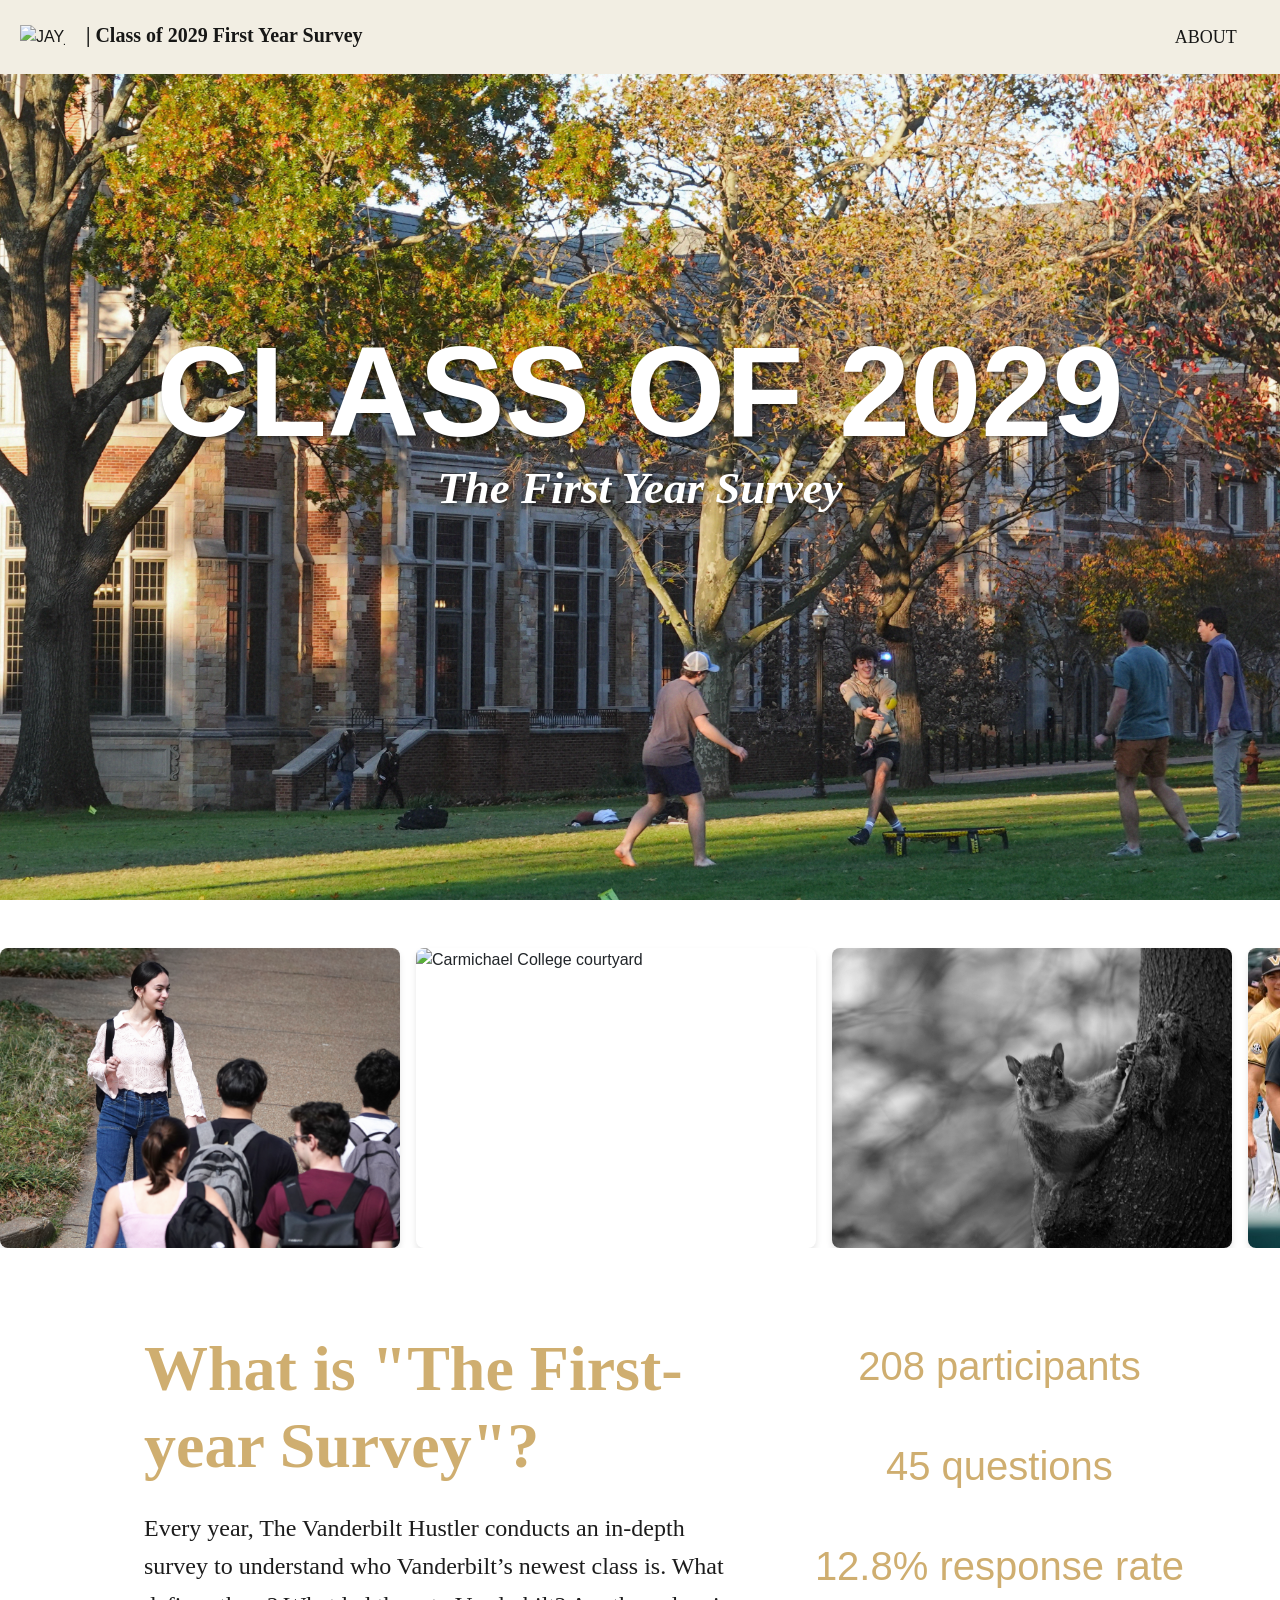
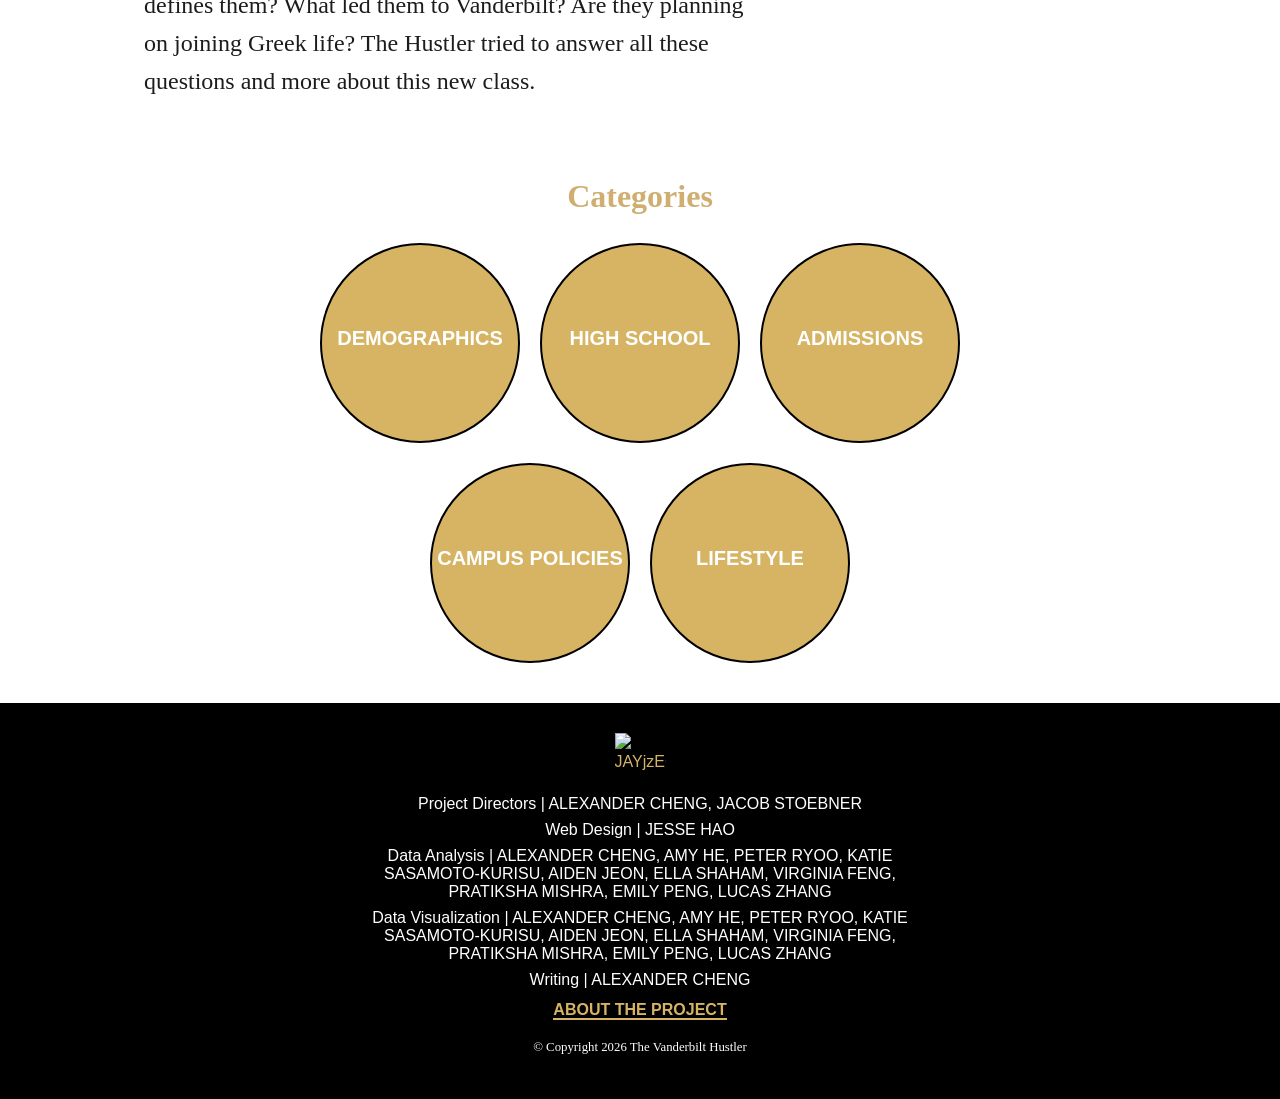
==== index.html @ 8728f9a5 "give people credit" ====
<!DOCTYPE html>
<html lang="en">
<head>
    <meta charset="UTF-8">
    <meta name="viewport" content="width=device-width, initial-scale=1.0">
    <meta http-equiv="X-UA-Compatible" content="ie=edge">

    <!-- Title -->
    <title onclick="location.href='index.html';">Class of 2029 First Year Survey | The Vanderbilt Hustler</title>

    <!-- favicon -->
    <link rel="SHORTCUT ICON" href="https://iili.io/JAYjzEG.png">

    <!-- CSS stylesheets -->
    <link rel="stylesheet" href="css/normalize.css"> <!-- normalize — removes default browser styles -->
    <link rel="stylesheet" href="https://stackpath.bootstrapcdn.com/bootstrap/4.1.3/css/bootstrap.min.css" integrity="sha384-MCw98/SFnGE8fJT3GXwEOngsV7Zt27NXFoaoApmYm81iuXoPkFOJwJ8ERdknLPMO" crossorigin="anonymous"> <!-- Bootstrap -->
    <link rel="stylesheet" href="css/main.css"> <!-- default styles -->
    <link rel="stylesheet" href="css/home.css"> <!-- Local stylesheet -->

    <!-- Font Awesome -->
    <script src="https://kit.fontawesome.com/ea52966d59.js" crossorigin="anonymous"></script>

    <!-- Open Graph Card -->
    <meta property="og:url" content="http://vanderbilthustler.features.com/FreshmanSurvey2028/home"/>
    <meta property="og:type" content="article"/>
    <meta property="og:title" content="Class of 2029 First Year Survey"/>
    <meta property="og:description" content="The Hustler surveys the Class of 2029"/>
    <meta property="og:site_name" content="The Hustler surveys the Class of 2029">
    <meta property="og:image" content="https://iili.io/JAaBKSS.jpg"/>

    <!-- Twitter Card -->
    <meta name="twitter:card" content="summary_large_image">
    <meta name="twitter:site" content="@VandyHustler">
    <meta name="twitter:creator" content="@VandyHustler">
    <meta name="twitter:title" content="Class of 2029 First Year Survey">
    <meta name="twitter:description" content="The Hustler surveys the Class of 2029">
    <meta name="twitter:image" content="https://iili.io/JAaBKSS.jpg">
</head>
<body>
<!-- Google Tag Manager -->
<noscript>
    <iframe src="//www.googletagmanager.com/ns.html?id=GTM-NBJX8F" height="0" width="0" style="display:none;visibility:hidden"></iframe>
</noscript>
<script>(function(w,d,s,l,i){w[l]=w[l]||[];w[l].push({'gtm.start':
        new Date().getTime(),event:'gtm.js'});var f=d.getElementsByTagName(s)[0],
    j=d.createElement(s),dl=l!='dataLayer'?'&l='+l:'';j.async=true;j.src=
    '//www.googletagmanager.com/gtm.js?id='+i+dl;f.parentNode.insertBefore(j,f);
})(window,document,'script','dataLayer','GTM-NBJX8F');
</script>
<!-- End Google Tag Manager -->

<!-- Header -->
<header>
    <nav>
        <ul>
            <li class="logo">
                <a href="https://www.vanderbilthustler.com">
                    <img src="https://iili.io/JAYjzEG.png" alt="JAYjzEG.png" border="0">
                </a>
                <a href="index.html" id="surveyLink"><h8>| Class of 2029 First Year Survey</h8></a>
            </li>
            <li class="toggle">
                <button type="button" aria-label="Toggle navigation">
                    <i class="fas fa-bars fa-lg"></i>
                  </button>
            </li>
            <li class="item dropdown">
                <h9 id="homeLabel">THE SURVEY&nbsp;&nbsp;&nbsp;&nbsp;&nbsp;&nbsp;&nbsp;&nbsp;</h9>
                <div class="dropdown-content">
                    <a href="pages/demographics.html"><h9>DEMOGRAPHICS</h9></a>
                    <a href="pages/high-school.html"><h9>HIGH SCHOOL</h9></a>
                    <a href="pages/admissions.html"><h9>ADMISSIONS</h9></a>
                    <a href="pages/policies.html"><h9>CAMPUS POLICIES</h9></a>
                    <a href="pages/lifestyle.html"><h9>LIFESTYLE</h9></a>
                </div>
            </li>
            <li class="item">
                <a href="pages/methodology.html">
                    <h9 id="aboutLabel"> ABOUT&nbsp;&nbsp;&nbsp;&nbsp;&nbsp; </h9>
                </a>
            </li>
        </ul>
    </nav>
    <h1 data-scroll-speed="2" style="text-shadow: 2px 2px 4px rgba(0, 0, 0, 0.5);">CLASS OF 2029</h1>
    <h2 data-scroll-speed="3" style="text-shadow: 2px 2px 4px rgba(0, 0, 0, 0.5);">The First Year Survey</h2>
</header>

<!-- Main Content -->
<!-- can have these link to stories! or hover to credit even-->
 <!-- ADD POINTER CHANGE -->
<section class="photo-gallery">
    <!-- DONT THINK THESE BUTTONS WORK...-->
    <!-- <button class="carousel-arrow prev" aria-label="Previous">&lsaquo;</button>  -->
    <div class="gallery-track">
      <img src="images/GirlGreetingOnPeabodyCampus2024.03.04GA.jpg" alt="Students greeting each other on campus">
      <img src="images/CarmichaelCollege2024.08.27SO-2-3.jpg" alt="Carmichael College courtyard">
      <img src="images/SquirrelB&WHangingOnSideOfTree2023.12.01GA.jpg" alt="Squirrel climbing a tree">
      <img src="images/RegionalVHighPoint2024.06.01BB-30.jpeg" alt="Baseball players at a game">
      <img src="images/MCJCH2023.11.02RY-4.jpeg" alt="Man walking past the Vanderbilt Children's Hospital">
      <img src="images/AlabamaFootball2024.10.05SW-14 (1).jpg" alt="Fans and players celebrate a Vanderbilt Football win">
      <img src="images/Mayborn-1-2.jpg" alt="Students walking past Mayborn">
      <img src="images/VampireWeekend_2024.10.11_AB-11.jpg" alt="Vampire Weekend performs">
      <!-- Repeated for infinite scroll -->
      <img src="images/GirlGreetingOnPeabodyCampus2024.03.04GA.jpg" alt="Students greeting each other on campus">
      <img src="images/CarmichaelCollege2024.08.27SO-2-3.jpg" alt="Carmichael College courtyard">
      <img src="images/SquirrelB&WHangingOnSideOfTree2023.12.01GA.jpg" alt="Squirrel climbing a tree">
      <img src="images/RegionalVHighPoint2024.06.01BB-30.jpeg" alt="Baseball players at a game">
      <img src="images/MCJCH2023.11.02RY-4.jpeg" alt="Man walking past the Vanderbilt Children's Hospital">
      <img src="images/AlabamaFootball2024.10.05SW-14 (1).jpg" alt="Fans and players celebrate a Vanderbilt Football win">
      <img src="images/Mayborn-1-2.jpg" alt="Students walking past Mayborn">
      <img src="images/VampireWeekend_2024.10.11_AB-11.jpg" alt="Vampire Weekend performs">

      <!-- OLD PHOTOS BELOW-->
      <!-- <img src="images/Alumni_Lawn.11.4.LV_1_25.jpg" alt="Students lounging on Alumni Lawn">
      <img src="images/AerialViewSunset2023.11.8-IBjpg.jpg" alt="Aerial view of campus at sunset">
      <img src="images/Copy of CommonsDining.11.02.2022CP-1.jpg" alt="Students in Commons dining hall">
      <img src="images/WyattCloudyDay2023.10.4LE-3.JPG" alt="Wyatt Center on a cloudy day">
      <img src="images/Copy of Dogs2023.02.10NT-1.JPG" alt="Dogs on campus">
      <img src="images/B&WManRidingBikeWyattCenter2024.09.21.jpg" alt="man riding a bicycle"> -->
      <!-- <img src="images/StudentsWalking2023.11.8-IB.jpg" alt="Students walking on campus"> -->
    </div>
    <!-- <button class="carousel-arrow next" aria-label="Next">&rsaquo;</button>  -->
  </section>
  

<!-- Survey Section -->
<div class="survey-section">
    <div class="survey-content">
        <div class="survey-text">
            <h3>What is "The First-year Survey"?</h3>
            <p>Every year, The Vanderbilt Hustler conducts an in-depth survey to understand who Vanderbilt’s newest class is. What defines them? What led them to Vanderbilt? Are they planning on joining Greek life? The Hustler tried to answer all these questions and more about this new class.</p>
            
        </div>
        <div class="survey-stats">
            <ul>
                <li>208 participants</li>
                <li>45 questions</li>
                <li>12.8% response rate</li>
            </ul>
        </div>
    </div>
</div>

<!-- Word Cloud Section -->
<div class="word-cloud">

  <!-- freewordcloudgenerator.com -->

</div>


<!-- Categories Section  -->
<main class="container">
    <div class="row justify-content-center">
        <div class="col-md-8 story">
            <!-- Categories Section -->
            <section class="categories-section">
                <h3 class="categories-title">Categories</h3>
                <div class="box-container">
                    <div class="box" onclick="location.href='pages/demographics.html';">
                        <h5>DEMOGRAPHICS</h5>
                    </div>
                    <div class="box" onclick="location.href='pages/high-school.html';">
                        <h5>HIGH SCHOOL</h5>
                    </div>
                    <div class="box" onclick="location.href='pages/admissions.html';">
                        <h5>ADMISSIONS</h5>
                    </div>
                    <div class="box" onclick="location.href='pages/policies.html';">
                        <h5>CAMPUS POLICIES</h5>
                    </div>
                    <div class="box" onclick="location.href='pages/lifestyle.html';">
                        <h5>LIFESTYLE</h5>
                    </div>
                </div>
            </section>
        </div>
    </div>
</main>

<!-- Footer -->
<footer>
    <div class="container">
        <div class="row justify-content-center">
            <div class="col-md-3 text-center">
                <a href="https://www.vanderbilthustler.com">
                    <img src="https://iili.io/JAYjzEG.png" alt="JAYjzEG.png" class="footer-logo">
                </a>
            </div>
        </div>
        <div class="row justify-content-center">
            <div class="col-md-6 text-center">
                <h6>Project Directors | ALEXANDER CHENG, JACOB STOEBNER</h6>
                <h6>Web Design | JESSE HAO</h6>
                <h6>Data Analysis | ALEXANDER CHENG, AMY HE, PETER RYOO, KATIE SASAMOTO-KURISU, AIDEN JEON, ELLA SHAHAM, VIRGINIA FENG, PRATIKSHA MISHRA, EMILY PENG, LUCAS ZHANG</h6>
                <h6>Data Visualization | ALEXANDER CHENG, AMY HE, PETER RYOO, KATIE SASAMOTO-KURISU, AIDEN JEON, ELLA SHAHAM, VIRGINIA FENG, PRATIKSHA MISHRA, EMILY PENG, LUCAS ZHANG</h6>
                <h6>Writing | ALEXANDER CHENG</h6>
                <a href="pages/methodology.html">
                    <h7 style="margin-top: 20px;">ABOUT THE PROJECT</h7>
                </a>
                <p style="margin-top: 10px; color: #ffffff;"><small>&copy; Copyright 2026 The Vanderbilt Hustler</small></p>
            </div>
        </div>
    </div>
</footer>

<!-- Jquery CDN -->
<script src="https://ajax.googleapis.com/ajax/libs/jquery/3.5.1/jquery.min.js"></script> 
<script src="js/ids.js"></script>  
</body>
</html>
---- css/main.css ----
/*
    CSS STYLES
    These are the default styles for the buildout.
*/

/* natural box model */
html {
    box-sizing: border-box;
}
*, *:before, *:after {
    box-sizing: inherit;
}
  
/* UTILITIES */
/* hides an element on screen, but not from screen readers */
.sr-only {
    position: absolute;
    width: 1px;
    height: 1px;
    padding: 0;
    margin: -1px;
    overflow: hidden;
    clip: rect(0, 0, 0, 0);
    border: 0;
}

/* COLORS */
/* Use color variables so it's easier to change colors later */
/* Will create a warning in the W3C CSS validator */
/* Ignore that - CSS variables are fine to use */
:root {
    --footer: #000000;
    --gray: rgb(0, 0, 0, 0.1);
}

/*
    TYPOGRAPHY
*/
p {
    font-family: 'Georgia', serif;
    font-weight: 300;
    font-size: 12px;
    justify-content: left;


}
h1, h2, h3, h11, .bylines p, footer p {
    font-family: 'Libre Franklin';
    font-weight: 850;
}
h1, h2, h11 {
    text-align: center;
    margin: 0 auto;
    max-width: 80%;
    color: white;
}
h1, h11 { /* first headline */
    padding: 35vh 0 0.75em;
    font-size: 128px;
}
h1 {
    font-family: Arial;
}


h2 { /* second headline */
    padding: 20vh 0 0.75em;
    font-family: 'Georgia', serif;
    font-size: 45px;
    font-weight: 700;
    font-style: italic;
    margin-top: -2.2em; /* Adjust the value to move the text up */
    line-height: 1; /* Reduce line height to bring the text up */
    padding: 0; /* Reset padding to remove any extra space */
}
h3 { /* section header */
    font-size: 28px;
    line-height: 30px;
    margin: 1.3em 0 0.55em;
    font-size: bold;
}

h4 { /* subheadline */
    font-weight: 400;
    font-size: 20px;
    line-height: 23px;
    text-align: center;
}

h5 { /* box head */
    font-weight: 700;
    font-size: 18px;
    line-height: 23px;
    text-align: center;
    font-size: bold;
    color: #ffffff;

}

h6 { /* footer1*/
    font-weight: 400;
    font-size: 16px;
    line-height: 18px;
    text-align: center;

}

h7 { /* footer2 */
    font-weight: 700;
    font-size: 16px;
    line-height: 18px;
    text-align: center;
    color: #D6B464;
    margin-top: 100px;

}

h8 { /* footer2 */
    font-family: 'Georgia', serif;
    font-weight: 700;
    font-size: 20px;
    line-height: 18px;
    text-align: center;
    color: black;

}

h9 { /* navbar */
    font-weight: 400;
    font-size: 18px;
    line-height: 18px;
    top: 5.8px;
    font-family: 'Georgia', serif;
}

h10 { /* text box head */
    font-weight: 700; /* Bold */
    font-size: 16px;
    line-height: 23px;
    text-align: center;
    color: #D6B464;
}

p { /* body copy */
    font-size: 16px;
    line-height: 26px;
    font-weight: 300;

}
.bylines p { /* bylines */
    font-size: 14px;
    line-height: 1;
    margin: 0.0em;
}
.bylines div p:nth-child(even) { /* adjust spacing for subbylines */
    margin-bottom: 0.6em;
}
.bylines div:after { /* add horizontal lines btwn byline divs */
    content: "";
    border: 1px solid var(--gray);
    width: 100%;
    height: 0;
    display: block;
    margin: 1.0em 0;
}
.related { /* related tag */
    padding: 1.0em 0;
    font-size: 0.95em;
}
.related span {
    font-family: 'Inter', sans-serif;
    font-weight: 500;
}
footer {
    font-size: 16px;
    line-height: 26px;
    font-weight: 300;
}
.section-break { /* three asterisks */
    padding-top: 15px;
    padding-bottom: 15px;
    letter-spacing: 25px;
    text-align: center;
}


/* 
    HEADER
*/
header {
    background-size: cover;
    height: 100vh; /* makes image same height as screen */
}
/* navbar */
nav {
    color: black; /* Set your desired text color */
    position: fixed;
    width: 100%;
    z-index: 200;
    background-color: #F2EEE3; /* Set your initial background color */
    border: 2px solid #F2EEE3; /* This adds a black border to the bottom of the nav */
    padding-top: -0.5px;
}



nav li {
    list-style-type: none;
    white-space: nowrap;
}

nav li a {
    margin: 0 0.5em;
    color: #F2EEE3; /* Set your desired text color */
    text-decoration: none;
}

nav ul {
    margin: 0;
    padding: 0 10px;
    min-height: 70px;
    display: flex;
    justify-content: space-between; /* This will evenly distribute the items horizontally */
    align-items: center; /* This will vertically center align the items */
    flex-flow: row wrap;
    -webkit-align-items: center;
    align-items: center;
}

li.logo p {
    display: inline; /* Display the text inline with the logo */
    margin-left: 10px; /* Adjust the spacing as needed */
    margin-top: 5px; /* Adjust the margin-top to move the text down */

}

/* styles for li items makes the spacing/alignment work on the menu */
/* also allows the responsive menu toggler behavior */
li.logo {
    margin-right: auto; /* put the logo on the left */
    display: flex;
    align-items: center;
    font-size: 16px;
    font-family: 'Inter', sans-serif;
}
li.logo img {
    width: 50px;
    padding-right: 5px;
}
li.logo span {
    display: none;
    -webkit-transition: 1s; /* For Safari 3.1 to 6.0 */
    transition: 1s;
}
li.item {
    font-size: 18px;
    text-align: left;
}
li.item a {
    margin-top: 0em; /* Adjust this value to move the "ABOUT" text up */

}
li.toggle {
    /* show menu bar (toggle class) */
    display: block;
    cursor: pointer;

    margin-left: auto;
    margin-right: 10px;
    color: #F2EEE3;
    font-size: 16px;
}
nav a {
    /* so the ENTIRE item is clickable */
    display: block;
    
    /* design choices */
    text-decoration: none;
    font-family: 'Open Sans', sans-serif;
    color: #F2EEE3;
    opacity: 0.9;
}
/* hide all list items **that aren't logo or toggle** */
/*ul li:not(.logo):not(.toggle) {
    display: none;
}
ul div {
    display: none;
}
/* reveal hidden items (on toggle) 
/* force this display to take precedence and be more "!important" 
/* to display properly, also set the width to 100% 
.show {
    display: block !important;
    width: 100%;
    margin-bottom: 8px;
} */

/* DROPDOWN MENU
*/
.dropdown-content {
    display: none;
    position: absolute;
    background-color: #F2EEE3;
    min-width: 160px;
    z-index: 1;
    top: 100%;
    padding-bottom: 8px;

}

/* Show Dropdown Content on Hover and on Click */
.item.dropdown:hover .dropdown-content,
.item.dropdown.click:focus .dropdown-content {
    display: block;
}

.item.dropdown {
    position: relative;
    align-self: stretch;
    display: flex;
    align-items: center;
    margin-left: auto; /* Push "THE SURVEY" to the right */
    margin: 10; /* Reset margins */
    padding: 0; /* Reset paddings */
    top: 0px;
}


@media screen and (max-width: 480px) {
    .item.dropdown {
        display: none; /* or any other styling for hiding */
    }
}

/* Add some style to the dropdown links */
.dropdown-content a {
    color: black;
    padding: 12px 16px;
    text-decoration: none;
    display: block;
    text-align: left;
    z-index: 1;
    top: 50px; /* Adjust this value to move the dropdown content down */
}

/* Change color of dropdown links on hover */
.dropdown-content a:hover {
    background-color: rgba(214, 180, 100, 0.4); /* Adjusted alpha value to 0.8 */
}


/* 
    ARTICLE ALIGNMENT (flexbox added in larger view widths)
*/
article:first-child {
    padding-top: 5%;
}
section p:first-child {
    margin-top: 0;
}
.bylines {
    padding-top: 6.5px;
}

.chart-container {
    max-width: 500px;
    margin: 0 auto; /* This will center the container if its width is less than the parent container */
}

/* 
    PHOTOS
*/
img {
    display: block;
    width: 100%;
}
figcaption {
    margin-top: 2px;
    font-size: 14px;
    font-family: sans-serif;
    line-height: 20px;
}
.big-image {
    padding-top: 25px;
    padding-bottom: 25px;
}
.small-image {
    width: 100%;
    padding-bottom: 30px;
    padding-top: 20px;
    display: inline-block;
}
.wide-right {
    padding-top: 20px;
    padding-bottom: 30px;
    padding-left: 25px;
    margin-right: -40%;
    float: right;
    width: 80%;
}
.wide-left {
    padding-top: 20px;
    padding-bottom: 30px;
    padding-right: 25px;
    margin-left: -40%;
    float: left;
    width: 80%;
    text-align: left;
}
/* youtube embed styles 
.embed-container { 
    position: relative; 
    padding-bottom: 56.25%; 
    height: 0; 
    overflow: hidden; 
    max-width: 100%; 
} 
.embed-container iframe, .embed-container object, .embed-container embed { 
    position: absolute; 
    top: 0; 
    left: 0; 
    width: 100%; 
    height: 100%; 
}*/
/* pulled quotes */
.pull-quote-center {
    width: 100%;
    padding-bottom: 20px;
    padding-top: 20px;
}
.quote {
    font-size: 24px;
    line-height: 28px;
    margin-bottom: 0px;
    text-align: center;
    font-style: italic;
    font-family: 'Georgia', serif;
    font-weight: 300;
}
.attribute {
    font-family: 'Inter', sans-serif;
    font-size: 16px;
    color: grey;
    margin-top: 0;
    text-align: center;
}

/*
    LINKS
*/
/* default link styles */
a:link, a:visited {
    color:#D6B464;
    text-decoration: none;
    border-bottom: 0.125em solid #D6B464;
}
a:hover, a:active {
    color: #D6B464;
    border-bottom: none;
}
/* navbar social icons */
nav li a:link, nav li a:visited {
    color: black;
    text-decoration: none;
    border-bottom: none;
}
nav li a:hover, nav li a:active {
    color: #D6B464;
    text-decoration: none;
    border-bottom: none;
}
/* byline links */
.bylines a:link, .bylines a:active {
    color: #D6B464;
    text-decoration: none;
    border-bottom: none;
}
.bylines a:hover, .bylines a:visited {
    color: #D6B464;
    text-decoration: underline;
    border-bottom: none;
}

/*
    FOOTER
*/
footer {
    background-color: var(--footer);
    padding: 30px 0 15px;
    margin-top: 3.0em;
}

/* 
    ADVERTISEMENTS
*/
.ad {
    padding-top: 30px;
    padding-bottom: 30px;
    text-align: center;
    font-family: 'Inter';
}
.ad-caption {
    text-align: center; 
    font-size: 12px; 
    padding-top: 15px; 
    font-family: 'Inter', sans-serif; 
    text-transform: uppercase;
}
.ad-block {
    margin-top: 10px; padding-bottom: 20px;
    margin-bottom: 20px;
}
.ad-code {
    padding-bottom: 30px;
}

.graph-container {
    width: 100%; /* or specify a fixed width in pixels */
    height: auto; /* or specify a fixed height in pixels */
    /* other styles */
}

/* MEDIA QUERIES FROM SMALLEST TO LARGEST = MOBILE FIRST */
/* Extra small devices (portrait phones, less than 576px)
No media query for `xs` since this is the default */

/* Small devices (landscape phones, 576px and up) */
@media (max-width: 400px) { 
    h1 { /* first headline */
        padding: 35vh 0 0.75em;
        font-size: 50px;
        line-height: 50px;
        overflow-wrap: break-word;
    }

    h2 { /* second headline */
        padding: 10vh 0 0.75em;
        margin-top: -5em; /* Adjust the value to move the text up */
        font-size: 15px;
    }

    h5 { /* box head */
        font-weight: 700;
        font-size: 10px;
        line-height: 23px;
        text-align: center;
        color: #D6B464;
    }

}

/* Medium devices (tablets, 768px and up) */
@media (min-width: 401px) and (max-width: 768px) {
    .chart-container {
        max-width: 300px;
        margin: 0 auto; /* This will center the container if its width is less than the parent container */
    }

    h1 { /* first headline */
        padding: 35vh 0 0.75em;
        font-size: 50px;
        line-height: 50px;
        overflow-wrap: break-word;
    }

    h2 { /* second headline */
        padding: 10vh 0 0.75em;
        margin-top: -5em; /* Adjust the value to move the text up */
        font-size: 20px;
    }

    h5 { /* box head */
        font-weight: 700;
        font-size: 10px;
        line-height: 23px;
        text-align: center;
        color: #D6B464;
    }

    h9 { /* navbar */
        font-weight: 400;
        font-size: 18px;
        line-height: 18px;
        text-align: left;
        margin-left: 0; /* Potential issue: Missing 'px' or other unit */
        padding-left: 0;  /* If you want to ensure it's against the left edge, set padding-left to 0 */
    }

    nav {
        padding-top: 0px;
        max-width: 100%;
    }

    nav ul {
        margin: 0;
        padding: 0 10px;
        display: flex;
        justify-content: left; /* This will evenly distribute the items horizontally */
        align-items: left; /* This will vertically center align the items */
        flex-flow: row nowrap; /* Prevents items from wrapping onto the next line */
        -webkit-align-items: center;
    }

    li.item a {
        margin-top: 0em; /* Adjust this value to move the "ABOUT" text up */
        
    }

    .item.dropdown {
        display: flex;            /* Make it a flex container */
        justify-content: left; /* Distribute items equally between edges */
        align-items: center;      /* Center items vertically */
        margin-right: 10px;       /* Add some right margin */
        margin-left: 0px; /* Push "THE SURVEY" to the right */
        margin: 0px;
        /* Additional styles as needed */
    }

    li.item {
        font-size: 18px;
        text-align: left;
    }

    /* photos */
    .big-image {
        width: 160%;
        padding-bottom: 30px;
        padding-top: 20px;
        margin-right: 30%;
        margin-left: -30%;
        display: inline-block;
    }
    /* pulled quotes */
    .pull-quote-center {
        width: 130%;
        margin-left: -15%;
        padding-top: 20px;
        padding-bottom: 30px;
    }
    .quote {
        font-size: 28px;
        line-height: 37px;
        margin-bottom: 0px;
        text-align: center;
        font-style: italic;
        font-family: 'Georgia', serif;
        font-weight: 300;
    }
    .attribute {
        font-size: 18px;
        padding-top: 5px;
        font-family: 'Inter', sans-serif;
        color: grey;
        margin-top: 0;
        text-align: center;
    }
}

/* Large devices (desktops, 992px and up) */
@media (min-width: 992px) {

}

/* Extra large devices (large desktops, 1200px and up) */
@media (min-width: 1200px) {

}
---- css/home.css ----
/* COLORS */
/* set any colors you plan to use throughout the buildout here */
/* then you can adjust the color value easily */
:root {

    body {
        background-color: #ffffff;
    }

}

header {
    /* add header image below */
    /* can use a file path before the photo is uploaded to ceo */
    background: 
    /* linear-gradient(to bottom, rgba(0,0,0,0.25) 0%, rgba(0,0,0,0) 100%),  */
    url('../images/SpikeballOutsideEBI2024.11.20IB.jpeg');
    background-repeat: no-repeat;
    background-size: cover;
    background-position: center center;
}

/* SET ANY MORE STYLES YOU WANT HERE: */
.arrow-container {
  position: fixed;
  bottom: 190px; /* Adjust the bottom position as needed */
  left: 50%;
  transform: translateX(-50%);
}

.arrow-container img {
  max-width: 90%; /* Ensure the arrow's width is responsive */
  height: auto; /* Maintain the aspect ratio */
}

.box-container {
  /* display: flex;
  flex-wrap: wrap;
  justify-content: space-around; */
  
  display: grid;
  grid-template-columns: repeat(3, min-content);
  /* grid-template-columns: repeat(3, 1fr); */
  gap: 2rem;
  justify-content: center;
  align-items: center;
}

.dropdown {
  display: none; /* Initially hide the dropdown */
  position: absolute; /* Position the dropdown */
  background-color: #f9f9f9;
  min-width: 160px;
  box-shadow: 0px 8px 16px 0px rgba(0,0,0,0.2);
  z-index: 1;
}

.dropdown a {
  color: black;
  padding: 12px 16px;
  text-decoration: none;
  display: block;
}

.dropdown a:hover {
  background-color: #f1f1f1;
}

.footer-logo {
  max-width: 20%; /* Ensure the image doesn't exceed its container */
  height: auto; /* Maintain the image's aspect ratio */
  display: block; /* Remove extra space below the image */
  margin: 0 auto; /* Center the image horizontally */
}

/* Optional: Add some space around the image */
.container {
  padding-top: 0rem !important;
  padding-bottom: 8px;
}


li.toggle {
  display: none;
}

@media (min-width: 769px) {
  .item.dropdown {
    opacity: 0;
    pointer-events: none;
  }
}

.toggle .button {
  display: none;
}


footer {
  margin-top: 0px;
}

footer .col-md-3 {
  margin-bottom: 20px; /* Adjust the value for the desired space */
}


@media (max-width: 1000px) {
  header {
    background: url('https://iili.io/JAQZh2s.jpg alt="Four students lounge on Alumni Lawn on a sunny day with their backs to the camera. One student in the background sits with a laptop on a blue chair."');
    background-repeat: no-repeat;
    background-size: cover;
    background-position: center center;
  }
}

.box-container {
  display: flex;
  justify-content: center;
  gap: 20px;
  flex-wrap: wrap;
  margin-top: 20px;
}

.box {
  width: 200px;
  height: 200px;
  background-color: #D6B464;
  border: 2px solid black;
  border-radius: 50%;
  display: flex;
  justify-content: center;
  align-items: center;
  color: #946E24;
  cursor: pointer;
  transition: transform 0.3s ease, box-shadow 0.3s ease;
}

.box h5 {
  font-size: 1.25rem;
  text-transform: uppercase;
  /* text-transform: lowercase; */
}

.box:hover {
  transform: scale(1.08);
  box-shadow: 0 4px 8px rgba(0, 0, 0, 0.2);
}

.categories-section {
  text-align: center;
  margin-top: 4rem;
  margin-bottom: 2rem;
}

.categories-title {
  text-align: center;
  font-size: 2rem;
  font-weight: bold;
  margin-bottom: 2rem;
  color: #CFAE70;
}

.photo-gallery {
  width: 100%;
  margin-left: calc(-50vw + 50%);
  margin-right: calc(-50vw + 50%);
  position: relative;
  overflow: hidden;
  background-color: #D6B464;
  /* padding: 2rem 0; */
  padding-top: 3rem;
  padding-bottom: 0rem;
}

.gallery-track {
  display: flex;
  animation: scroll 50s linear infinite;
  width: max-content;
}

.gallery-track img {
  height: 300px;
  width: 400px;
  object-fit: cover;
  border-radius: 0.5rem;
  box-shadow: 0 4px 6px rgba(0, 0, 0, 0.1);
  transition: transform 0.3s ease;
  margin-right: 1rem;
}

.gallery-track img:last-child {
  margin-right: 0;
}

.gallery-track img:hover {
  transform: scale(1.05);
}

@keyframes scroll {
  0% {
    transform: translateX(0);
  }
  100% {
    /* transform: translateX(calc(-200% / 3)); */
    transform: translateX(-50%);
  }
}

/* ADD TO PAUSE GALLERY SCROLL ON HOVER (a bit jarring) */
/* .gallery-track:hover {
  animation-play-state: paused;
} */

body {
  position: relative;
  /* background: linear-gradient(135deg, #000000 0%, #D6B464 100%); */
  background-color: #E0D5C0;
}

body::before {
  content: "";
  position: fixed;
  top: 0;
  left: 0;
  width: 100%;
  height: 100%;
  opacity: 0.1;
  pointer-events: none;
  background-image: url("data:image/svg+xml,%3Csvg viewBox='0 0 400 400' xmlns='http://www.w3.org/2000/svg'%3E%3Cfilter id='noiseFilter'%3E%3CfeTurbulence type='fractalNoise' baseFrequency='0.85' numOctaves='4' stitchTiles='stitch'/%3E%3C/filter%3E%3Crect width='100%25' height='100%25' filter='url(%23noiseFilter)'/%3E%3C/svg%3E");
}

main {
  position: relative;
  z-index: 1;
  color: #ffffff;
}

h1, h2, h3, h4, h5, h6 {
  color: #ffffff;
}

a {
  color: #D6B464;
}

.photo-gallery {
  background-color: transparent;
}

.survey-section {
  width: 100%;
  /* padding: 4rem 4rem; */
  padding-top: 0rem;
  padding-left: 6rem;
  padding-right: 6rem;
  padding-bottom: 0rem;
  background: transparent;
  overflow: hidden;
}

.survey-content {
  max-width: 1600px;
  margin: 0 auto;
  display: flex;
  gap: 1rem;
  align-items: center;
}


.survey-text {
  flex: 2;
  padding: 0 3rem;
}

.survey-stats {
  flex: 1;
}

.survey-text h3 {
  font-size: 4rem;
  margin-bottom: 1.5rem;
  color: #CFAE70;
  font-weight: bold;
  line-height: 1.2;
}

.survey-text p {
  font-size: 1.5rem;
  line-height: 1.6;
  color: #1C1C1C;
}

.survey-stats ul {
  list-style: none;
  padding: 0;
  margin: 0;
  text-align: center;
}

.survey-stats li {
  margin-top: 0.5rem;
  font-size: 2.5rem;
  margin-bottom: 2.5rem;
  color: #CFAE70;
  font-weight: 300;
  white-space: nowrap;
}

@media (max-width: 768px) {
  header {
    justify-content: center;
  }
  
  nav ul {
    display: flex;
    justify-content: space-between;
    align-items: center;
    position: relative;
  }

  /* Center the ABOUT link */
  header nav ul li.item {
    display: flex;
    justify-content: center;
    width: 100%;
  }

  header nav ul li.toggle {
    display: flex;
    justify-content: center;
    width: 100%;
  }

  .item.dropdown {
    display: none;
    position: absolute; 
    top: 3.5rem;    /* below header */
    right: 1rem;    /* align to the right edge of screen */
    background: #fff;
    border: 1px solid #ccc;
    border-radius: 4px;
  }

  .item.dropdown.show {
    display: block;  /* Now it’s visible when .show is toggled */
  }

  /* Make the dropdown links display in a vertical stack */
  .item.dropdown .dropdown-content a {
    display: block;
    padding: 0.75rem 1rem;
    text-decoration: none;
    color: #000;
  }

  li.toggle {
    display: block;
    text-align: center;
  }

  #surveyLink h8 {
      font-size: 1.2rem;
      white-space: nowrap;
  }

  .survey-text h3 {
      font-size: 2.5rem;
      margin-bottom: 0rem;
  }

  .survey-section {
    padding-left: 0px;
    padding-right: 0px;
  }

  .survey-content {
    display: flex;
    flex-direction: column;
    align-items: center;
    text-align: center;
    padding: 0 1rem;
  }

  .survey-stats {
      padding: 1rem;
  }

  .toggle {
    display: block;
  }
}


/* For mobile devices */
@media (max-width: 480px) {
  header nav ul {
      flex-direction: column;
      align-items: flex-start;
      padding: 5px;
  }

  .item.dropdown {
    display: none;
  }

  /* When .item.dropdown has "show," make it appear */
  .item.dropdown.show {
    display: block;
  }

  .item.dropdown .dropdown-content {
    display: block; 
    background-color: #fff; 
    border: 1px solid #ccc;
    margin-top: 0.5rem;
    padding: 0.5rem;
    border-radius: 4px;
  }

  .item.dropdown .dropdown-content a {
    display: block;
    padding: 0.5rem;
    color: #333;
    text-decoration: none;
  }

  .item.dropdown .dropdown-content a:hover {
    background-color: #f1f1f1;
  }

  #surveyLink h8 {
      font-size: 1rem;
      text-align: center;
      margin: 5px 0;
      white-space: normal;
  }

  /* .fas .fa-bars .fa-lg {
    aria-hidden: false;
  } */

  .toggle {
      display: block;
      cursor: pointer;
      margin-right: 1rem;
  }

  .toggle button {
    border: none;
    background: none;
    cursor: pointer;
    color: #000; 
  }

  .dropdown-content {
      display: none;
      flex-direction: column;
      width: 100%;
  }

  .toggle.active + .dropdown-content {
      display: flex;
  }

  .survey-text h3 {
      font-size: 2rem;
      text-align: center;
  }

  .survey-text p {
      font-size: 1.5rem;
      padding: 0 1rem;
  }

  .survey-stats {
      text-align: center;
      padding: 1rem 0;
  }
}
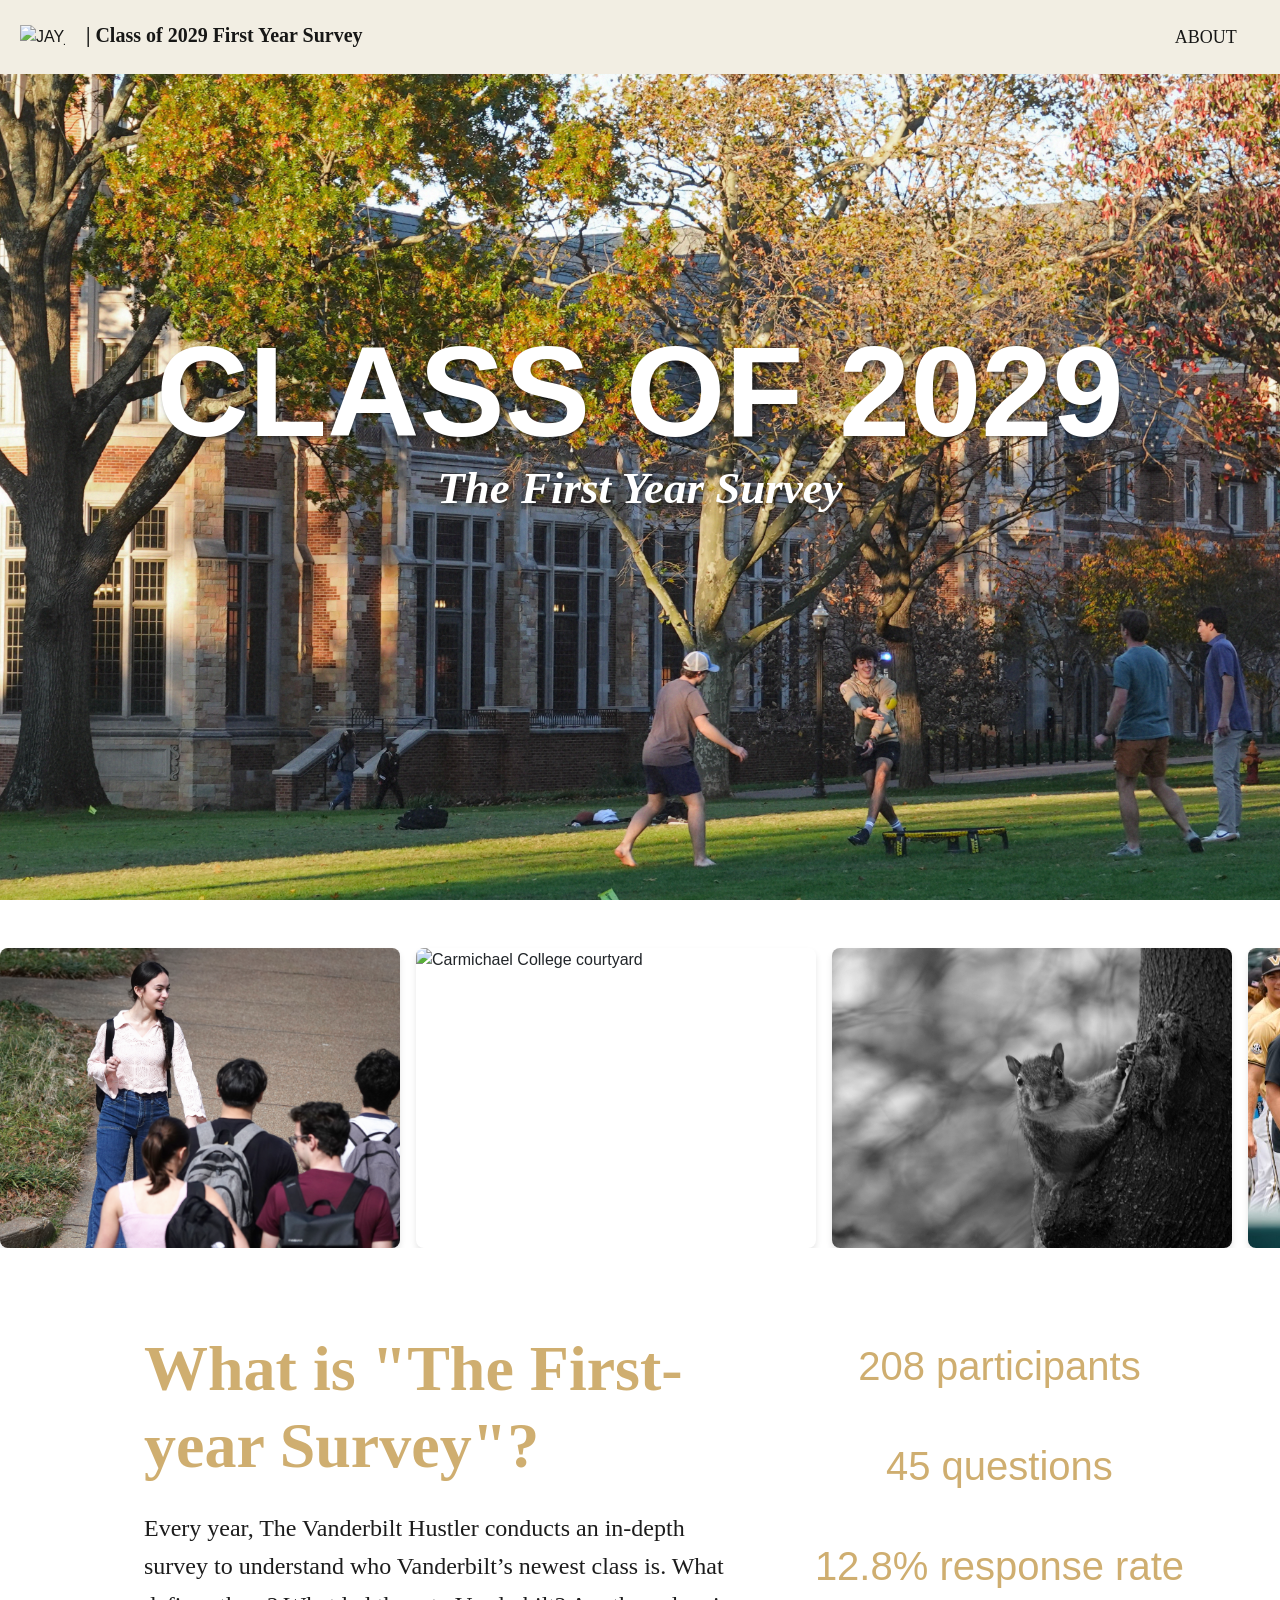
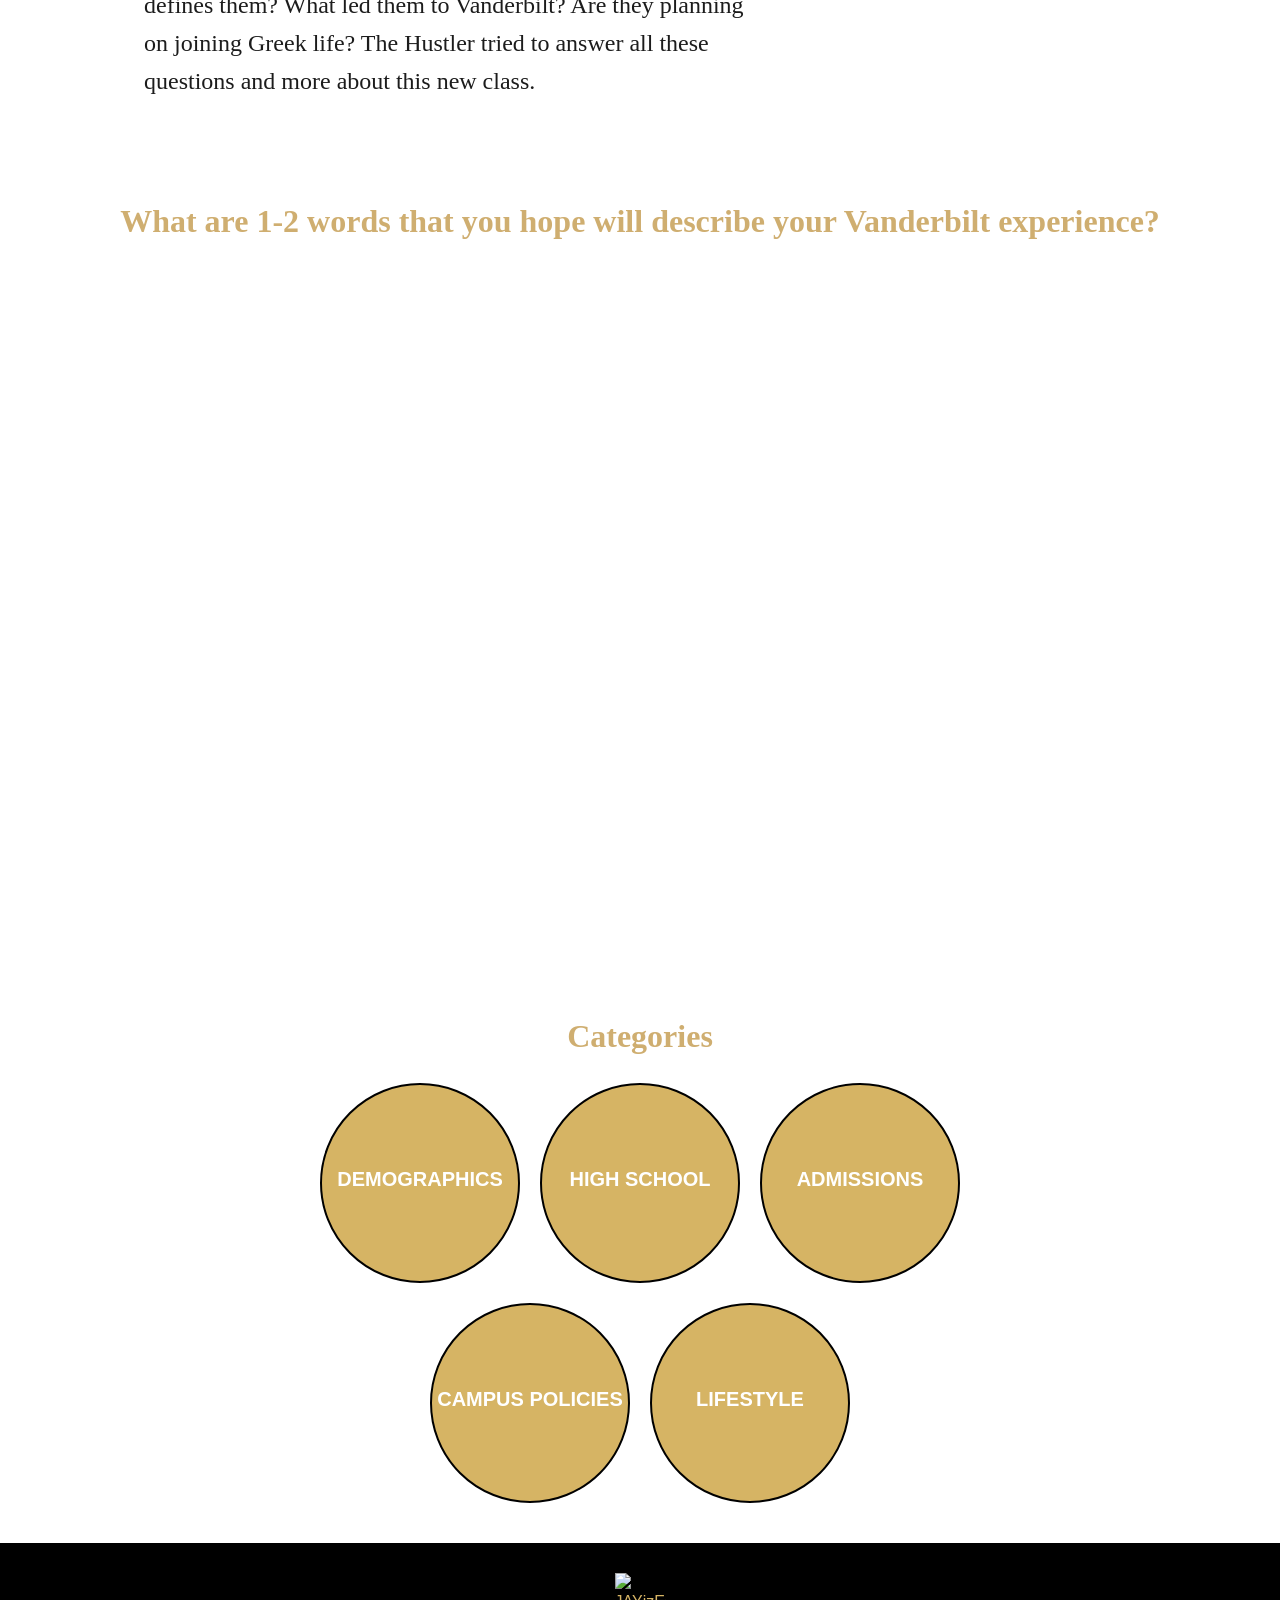
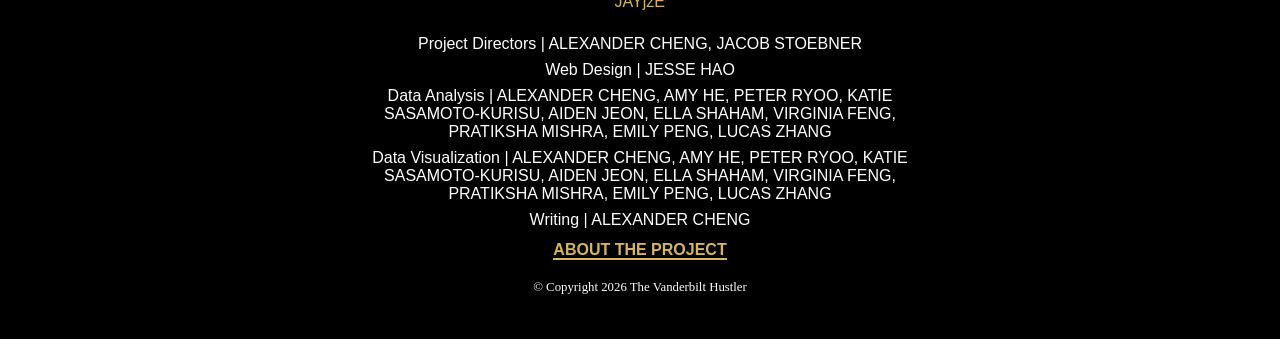
==== commit 23453bf7: "add word cloud" ====
--- a/index.html
+++ b/index.html
@@ -143,9 +143,8 @@
 
 <!-- Word Cloud Section -->
 <div class="word-cloud">
-
-  <!-- freewordcloudgenerator.com -->
-
+  <h3 class="word-cloud-title">What are 1-2 words that you hope will describe your Vanderbilt experience?</h3>
+  <canvas id="wordCloudCanvas"></canvas>
 </div>
 
 
@@ -205,7 +204,204 @@
 </footer>
 
 <!-- Jquery CDN -->
-<script src="https://ajax.googleapis.com/ajax/libs/jquery/3.5.1/jquery.min.js"></script> 
-<script src="js/ids.js"></script>  
+<script src="https://ajax.googleapis.com/ajax/libs/jquery/3.5.1/jquery.min.js"></script>
+<script src="js/ids.js"></script>
+
+<!-- Word Cloud -->
+<script src="https://cdnjs.cloudflare.com/ajax/libs/wordcloud2.js/1.2.2/wordcloud2.min.js"></script>
+<script>
+  // Replace these words and weights with your real survey data.
+  // Format: ['word', frequency_number]
+  var wordData = [
+    ['fun', 47],
+    ['exciting', 27],
+    ['fulfilling', 14],
+    ['growth', 12],
+    ['enlightening', 9],
+    ['meaningful', 9],
+    ['rewarding', 8],
+    ['memorable', 7],
+    ['enriching', 6],
+    ['transformative', 6],
+    ['community', 5],
+    ['successful', 5],
+    ['unique', 5],
+    ['challenging', 4],
+    ['educational', 4],
+    ['happy', 4],
+    ['insightful', 4],
+    ['inspiring', 4],
+    ['interesting', 4],
+    ['adventurous', 3],
+    ['friendship', 3],
+    ['immersive', 3],
+    ['life-changing', 3],
+    ['productive', 3],
+    ['spontaneous', 3],
+    ['stressful', 3],
+    ['adventure', 2],
+    ['belonging', 2],
+    ['busy', 2],
+    ['diverse', 2],
+    ['energetic', 2],
+    ['engaging', 2],
+    ['evolving', 2],
+    ['explorative', 2],
+    ['formative', 2],
+    ['friendly', 2],
+    ['fun!', 2],
+    ['hard', 2],
+    ['impactful', 2],
+    ['knowledge', 2],
+    ['learning', 2],
+    ['lively', 2],
+    ['new', 2],
+    ['new experiences', 2],
+    ['overwhelming', 2],
+    ['relationships', 2],
+    ['welcoming', 2],
+    ['academically rewarding', 1],
+    ['accomplishment', 1],
+    ['amazing', 1],
+    ['awesome stressful', 1],
+    ['balance', 1],
+    ['balanced', 1],
+    ['beautiful', 1],
+    ['blessed', 1],
+    ['blessing', 1],
+    ['busy but free', 1],
+    ['challengin', 1],
+    ['changing', 1],
+    ['chill', 1],
+    ['chud life', 1],
+    ['collaborative', 1],
+    ['college gameday', 1],
+    ['colorful', 1],
+    ['connected', 1],
+    ['cool', 1],
+    ['daring', 1],
+    ['developing', 1],
+    ['different', 1],
+    ['disappointing', 1],
+    ['discovery', 1],
+    ['dream', 1],
+    ['educative', 1],
+    ['elevating', 1],
+    ['encouraging', 1],
+    ['enjoyable', 1],
+    ['entertaining', 1],
+    ['enthusiastic', 1],
+    ['enticing', 1],
+    ['eventful', 1],
+    ['everlasting', 1],
+    ['excellent', 1],
+    ['excited', 1],
+    ['exhilarating', 1],
+    ['exiciting', 1],
+    ['expectation-exceeding', 1],
+    ['experiential', 1],
+    ['expiriences', 1],
+    ['exploration', 1],
+    ['exploring', 1],
+    ['extraordinary', 1],
+    ['eye-opening', 1],
+    ['fantabulous', 1],
+    ['fantastic', 1],
+    ['fast growth', 1],
+    ['freaky', 1],
+    ['freeing', 1],
+    ['friends', 1],
+    ['fruitful', 1],
+    ['fulfilled', 1],
+    ['good', 1],
+    ['good struggle', 1],
+    ['hostile', 1],
+    ['iconic', 1],
+    ['important', 1],
+    ['indescribable', 1],
+    ['ineffably memorable', 1],
+    ['influential', 1],
+    ['informative', 1],
+    ['integrated', 1],
+    ['interdisciplinary', 1],
+    ['involved', 1],
+    ['irrepproachable', 1],
+    ['job', 1],
+    ['lit party', 1],
+    ['lonely', 1],
+    ['memories', 1],
+    ['mind-opening', 1],
+    ['monumental', 1],
+    ['motivating', 1],
+    ['national champions', 1],
+    ['open-minded', 1],
+    ['opportune', 1],
+    ['opportunity', 1],
+    ['overstimulated', 1],
+    ['party', 1],
+    ['perfect', 1],
+    ['positive', 1],
+    ['professional', 1],
+    ['refreshing', 1],
+    ['rememberable', 1],
+    ['resourceful', 1],
+    ['rewarding successful', 1],
+    ['rigorous', 1],
+    ['riveting', 1],
+    ['scary', 1],
+    ['self-discovery', 1],
+    ['shaping', 1],
+    ['social', 1],
+    ['something', 1],
+    ['somewhat eventful', 1],
+    ['soul-searching', 1],
+    ['success', 1],
+    ['supercalifragilisticexpialidicious', 1],
+    ['supportive', 1],
+    ['surprising', 1],
+    ['thrilling', 1],
+    ['transformational', 1],
+    ['tumultuously satisfying', 1],
+    ['unbelievable', 1],
+    ['unforgettable', 1],
+    ['unrooted', 1],
+    ['unsure', 1],
+    ['uplifting', 1],
+    ['usa', 1],
+    ['vivacious', 1],
+    ['widespread growth', 1],
+    ['wild', 1],
+    ['work', 1],
+    ['worthwhile', 1]
+  ];
+
+  var colors = ['#CFAE70', '#D6B464', '#946E24', '#E8D08A', '#B89040'];
+
+  function drawWordCloud() {
+    var canvas = document.getElementById('wordCloudCanvas');
+    var container = canvas.parentElement;
+    canvas.width = container.offsetWidth;
+    canvas.height = Math.min(container.offsetWidth * 0.75, 700);
+
+    WordCloud(canvas, {
+      list: wordData,
+      gridSize: Math.round(16 * canvas.width / 1024),
+      weightFactor: function(size) {
+        return Math.pow(size, 0.8) * canvas.width / 120;
+      },
+      fontFamily: 'Times New Roman, serif',
+      color: function() {
+        return colors[Math.floor(Math.random() * colors.length)];
+      },
+      backgroundColor: 'transparent',
+      rotateRatio: 0.3,
+      rotationSteps: 2,
+      shuffle: true
+    });
+  }
+
+  window.addEventListener('load', drawWordCloud);
+  window.addEventListener('resize', drawWordCloud);
+</script>
 </body>
 </html>
--- a/css/home.css
+++ b/css/home.css
@@ -95,6 +95,33 @@
   display: none;
 }
 
+
+.word-cloud {
+  text-align: center;
+  padding: 3rem 2rem 2rem;
+  max-width: 1400px;
+  margin: 0 auto;
+}
+
+.word-cloud-title {
+  font-size: 2rem;
+  font-weight: bold;
+  color: #CFAE70;
+  margin-bottom: 1.5rem;
+}
+
+#wordCloudCanvas {
+  display: block;
+  width: 100%;
+  max-width: 1300px;
+  margin: 0 auto;
+}
+
+@media (max-width: 768px) {
+  .word-cloud {
+    padding: 2rem 1rem 1rem;
+  }
+}
 
 footer {
   margin-top: 0px;
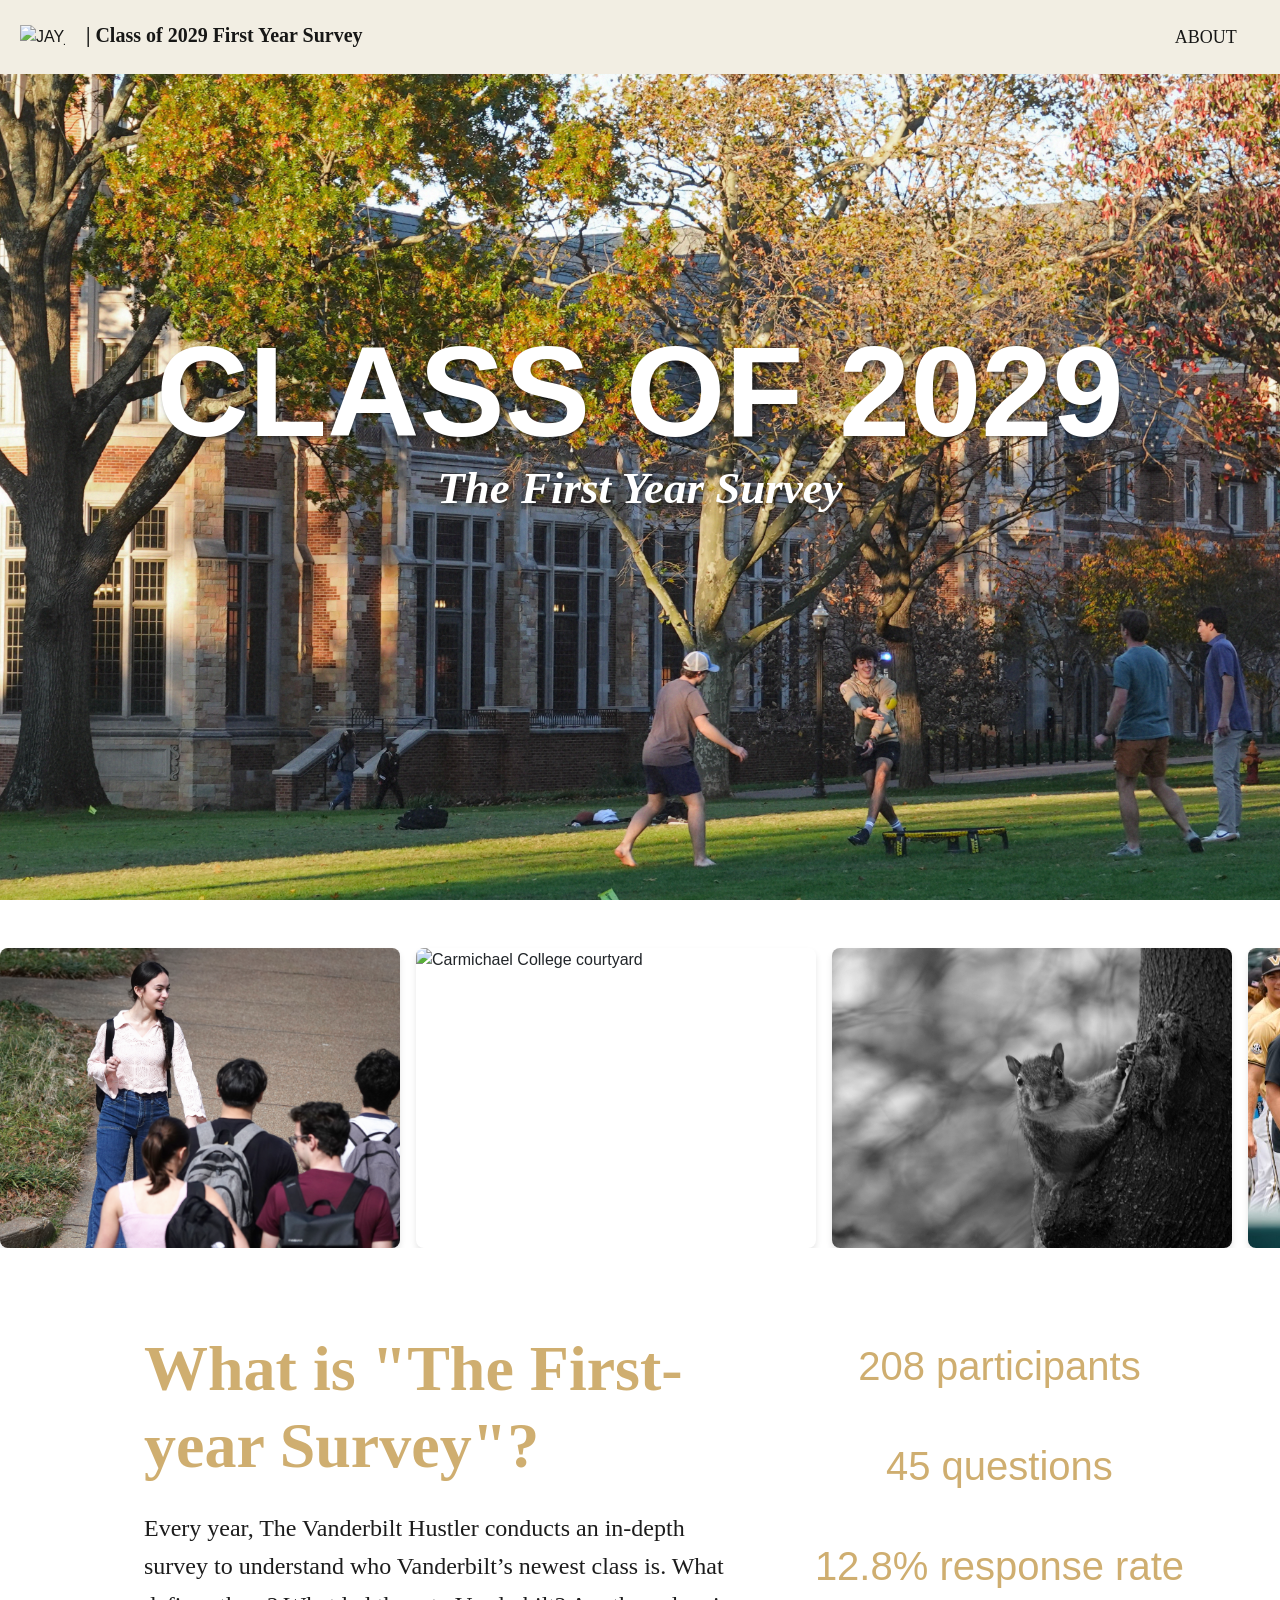
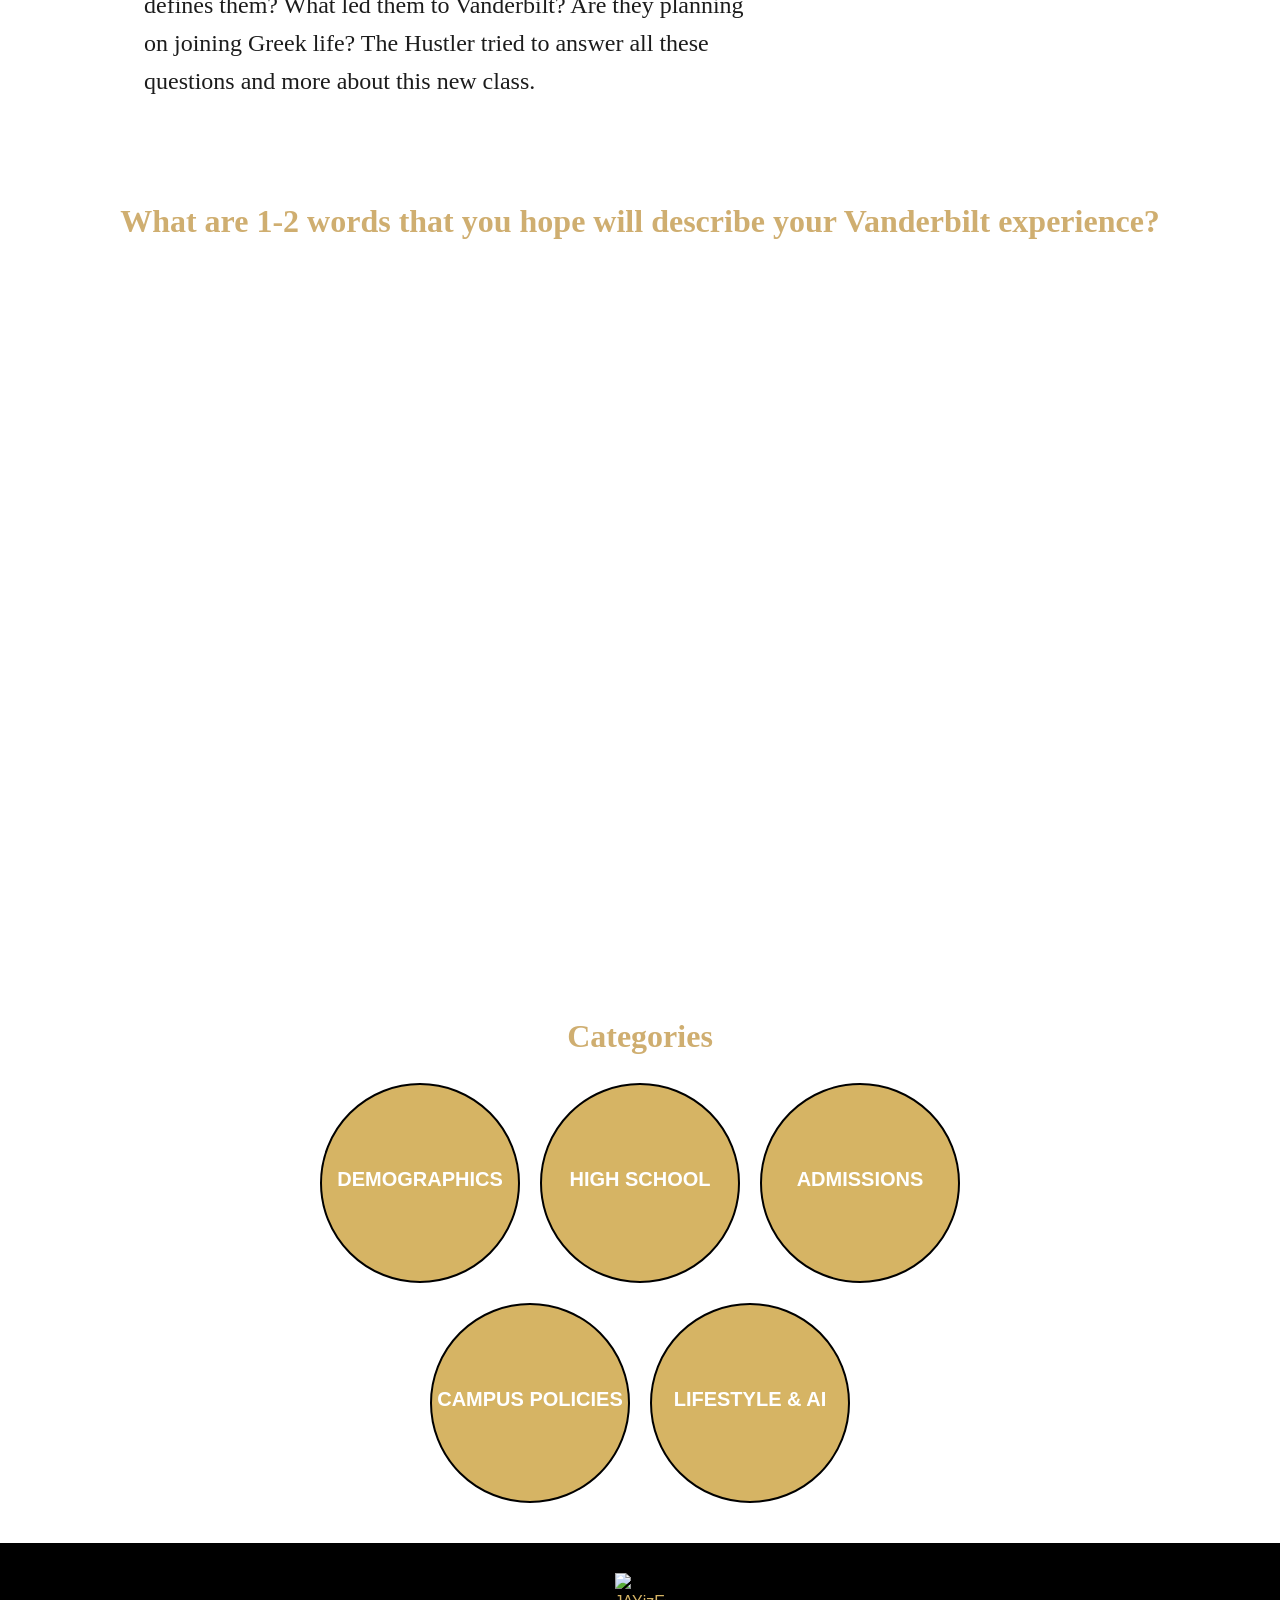
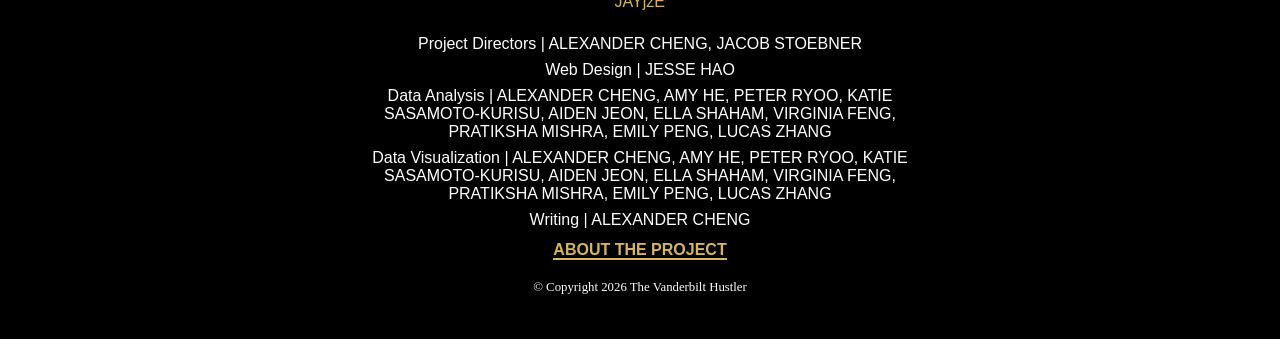
==== commit 31e08bb7: "update lifestyle -> lifestyle & ai" ====
--- a/index.html
+++ b/index.html
@@ -169,7 +169,7 @@
                         <h5>CAMPUS POLICIES</h5>
                     </div>
                     <div class="box" onclick="location.href='pages/lifestyle.html';">
-                        <h5>LIFESTYLE</h5>
+                        <h5>LIFESTYLE & AI</h5>
                     </div>
                 </div>
             </section>
--- a/css/main.css
+++ b/css/main.css
@@ -483,6 +483,41 @@
 }
 
 /*
+    PAGE NAVIGATION
+*/
+.page-nav {
+    display: flex;
+    justify-content: space-between;
+    align-items: center;
+    padding: 24px 0 0;
+    border-top: 1px solid rgba(0,0,0,0.1);
+    margin-top: 3.0em;
+    margin-bottom: 3.0em;
+}
+.page-nav a {
+    font-family: 'Libre Franklin', sans-serif;
+    font-weight: 700;
+    font-size: 15px;
+    color: #D6B464;
+    text-decoration: none;
+    border-bottom: none;
+    letter-spacing: 0.04em;
+    text-transform: uppercase;
+}
+.page-nav a:hover, .page-nav a:active {
+    color: #b8963e;
+    border-bottom: none;
+}
+.page-nav a:visited {
+    color: #D6B464;
+    border-bottom: none;
+}
+.page-nav-placeholder {
+    visibility: hidden;
+    pointer-events: none;
+}
+
+/*
     FOOTER
 */
 footer {
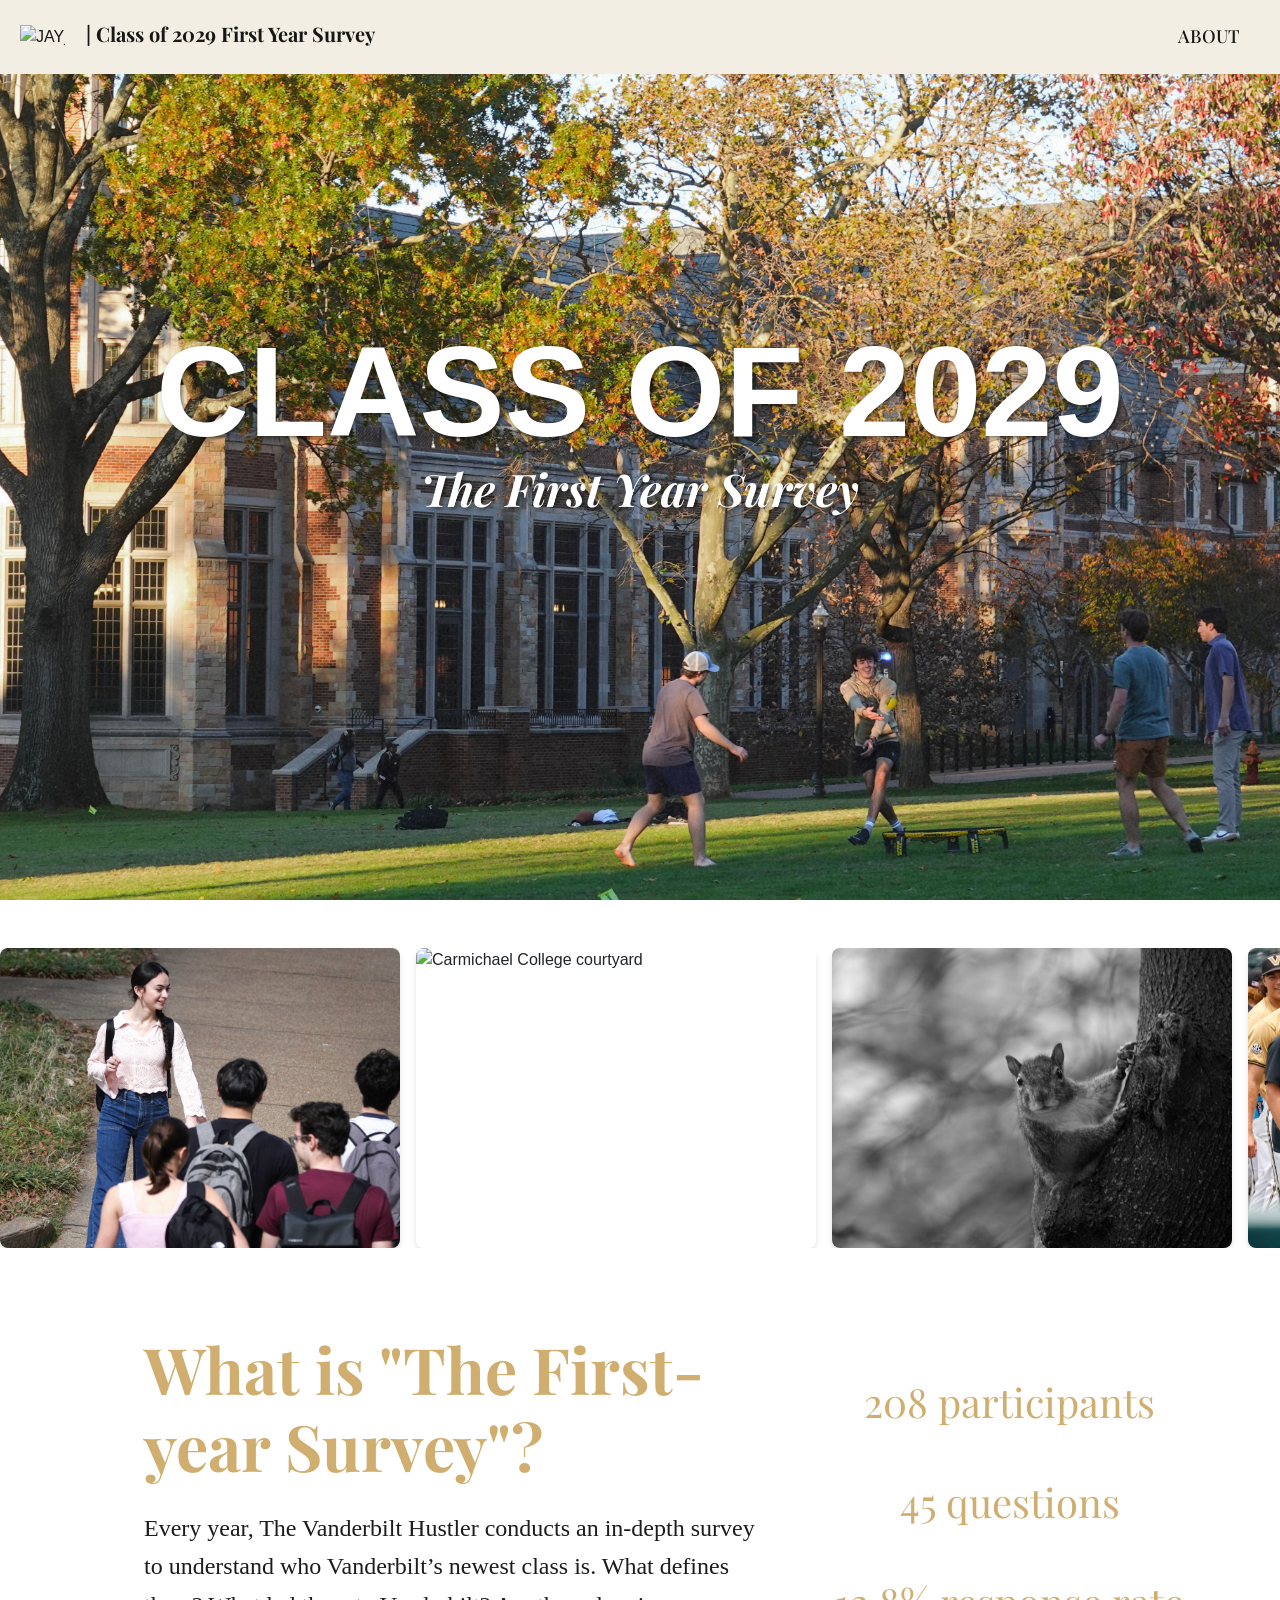
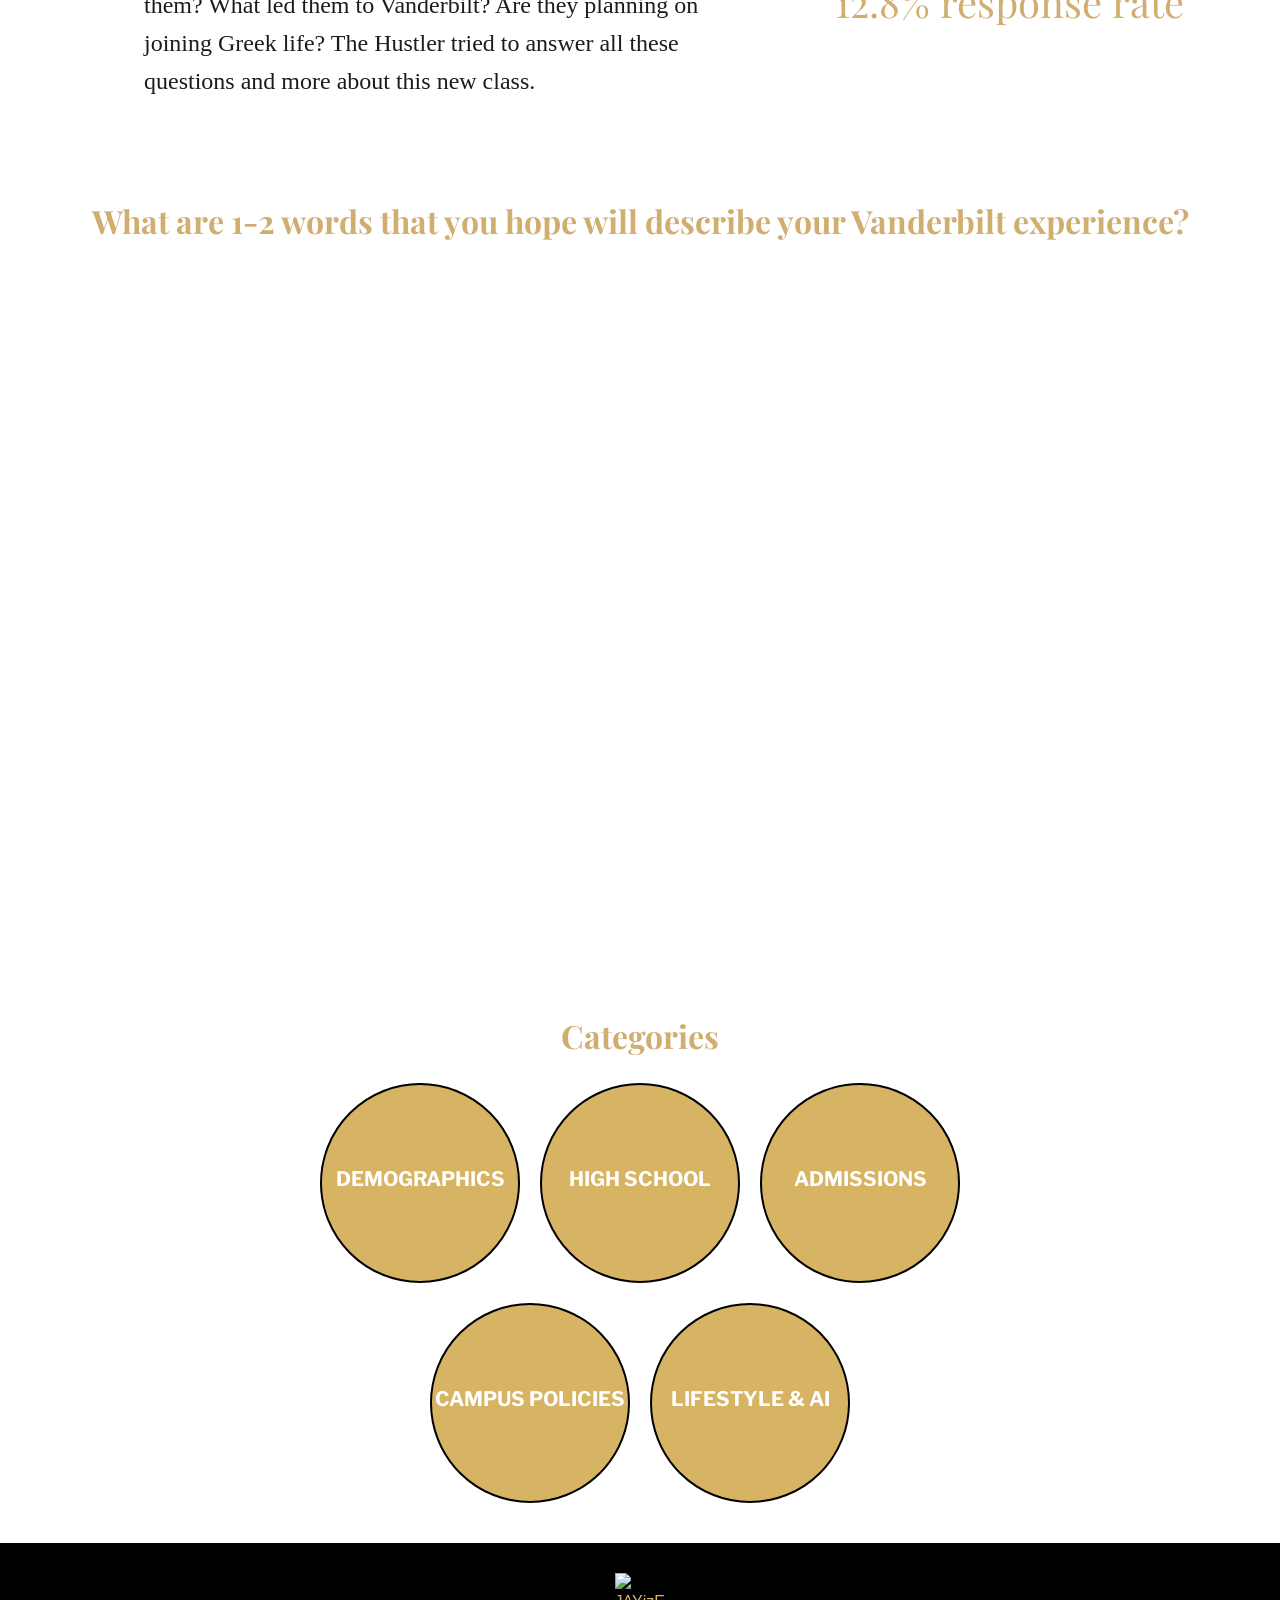
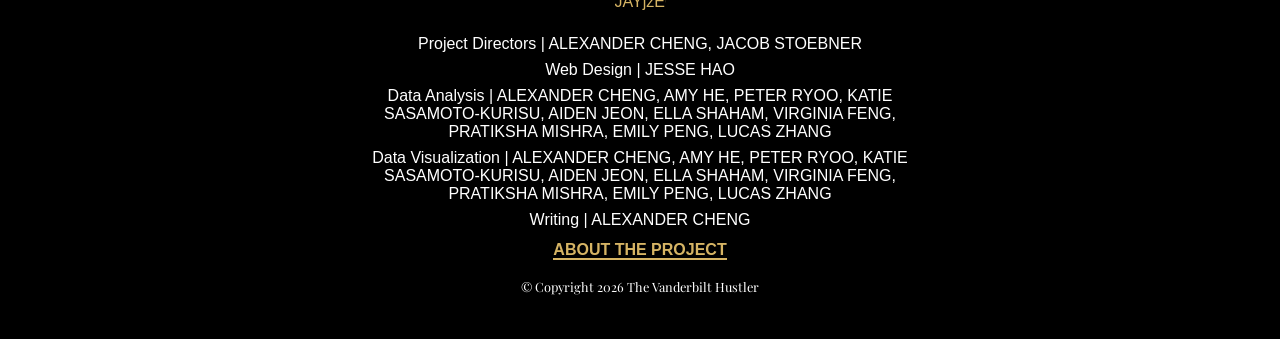
==== commit 90357aac: "fixing fonts + colors" ====
--- a/index.html
+++ b/index.html
@@ -133,7 +133,7 @@
         </div>
         <div class="survey-stats">
             <ul>
-                <li>208 participants</li>
+                <li style="margin-top: 5rem;">208 participants</li>
                 <li>45 questions</li>
                 <li>12.8% response rate</li>
             </ul>
--- a/css/main.css
+++ b/css/main.css
@@ -2,6 +2,10 @@
     CSS STYLES
     These are the default styles for the buildout.
 */
+
+@import url('https://fonts.googleapis.com/css2?family=Libre+Franklin:ital,wght@0,100..900;1,100..900&display=swap');
+@import url('https://fonts.googleapis.com/css2?family=Libre+Franklin:ital,wght@0,100..900;1,100..900&family=Playfair+Display:ital,wght@0,400..900;1,400..900&display=swap');
+
 
 /* natural box model */
 html {
@@ -45,7 +49,7 @@
 
 }
 h1, h2, h3, h11, .bylines p, footer p {
-    font-family: 'Libre Franklin';
+    font-family: 'Playfair Display';
     font-weight: 850;
 }
 h1, h2, h11 {
@@ -72,6 +76,7 @@
     margin-top: -2.2em; /* Adjust the value to move the text up */
     line-height: 1; /* Reduce line height to bring the text up */
     padding: 0; /* Reset padding to remove any extra space */
+    font-family: 'Playfair Display'
 }
 h3 { /* section header */
     font-size: 28px;
@@ -94,6 +99,7 @@
     text-align: center;
     font-size: bold;
     color: #ffffff;
+    font-family: 'Libre Franklin';
 
 }
 
@@ -116,7 +122,7 @@
 }
 
 h8 { /* footer2 */
-    font-family: 'Georgia', serif;
+    font-family: 'Playfair Display', serif;
     font-weight: 700;
     font-size: 20px;
     line-height: 18px;
@@ -126,11 +132,11 @@
 }
 
 h9 { /* navbar */
-    font-weight: 400;
+    font-weight: 500;
     font-size: 18px;
     line-height: 18px;
     top: 5.8px;
-    font-family: 'Georgia', serif;
+    font-family: 'Playfair Display', serif;
 }
 
 h10 { /* text box head */
@@ -556,6 +562,10 @@
     /* other styles */
 }
 
+.survey-stats li {
+    font-family: 'Playfair Display'
+}
+
 /* MEDIA QUERIES FROM SMALLEST TO LARGEST = MOBILE FIRST */
 /* Extra small devices (portrait phones, less than 576px)
 No media query for `xs` since this is the default */
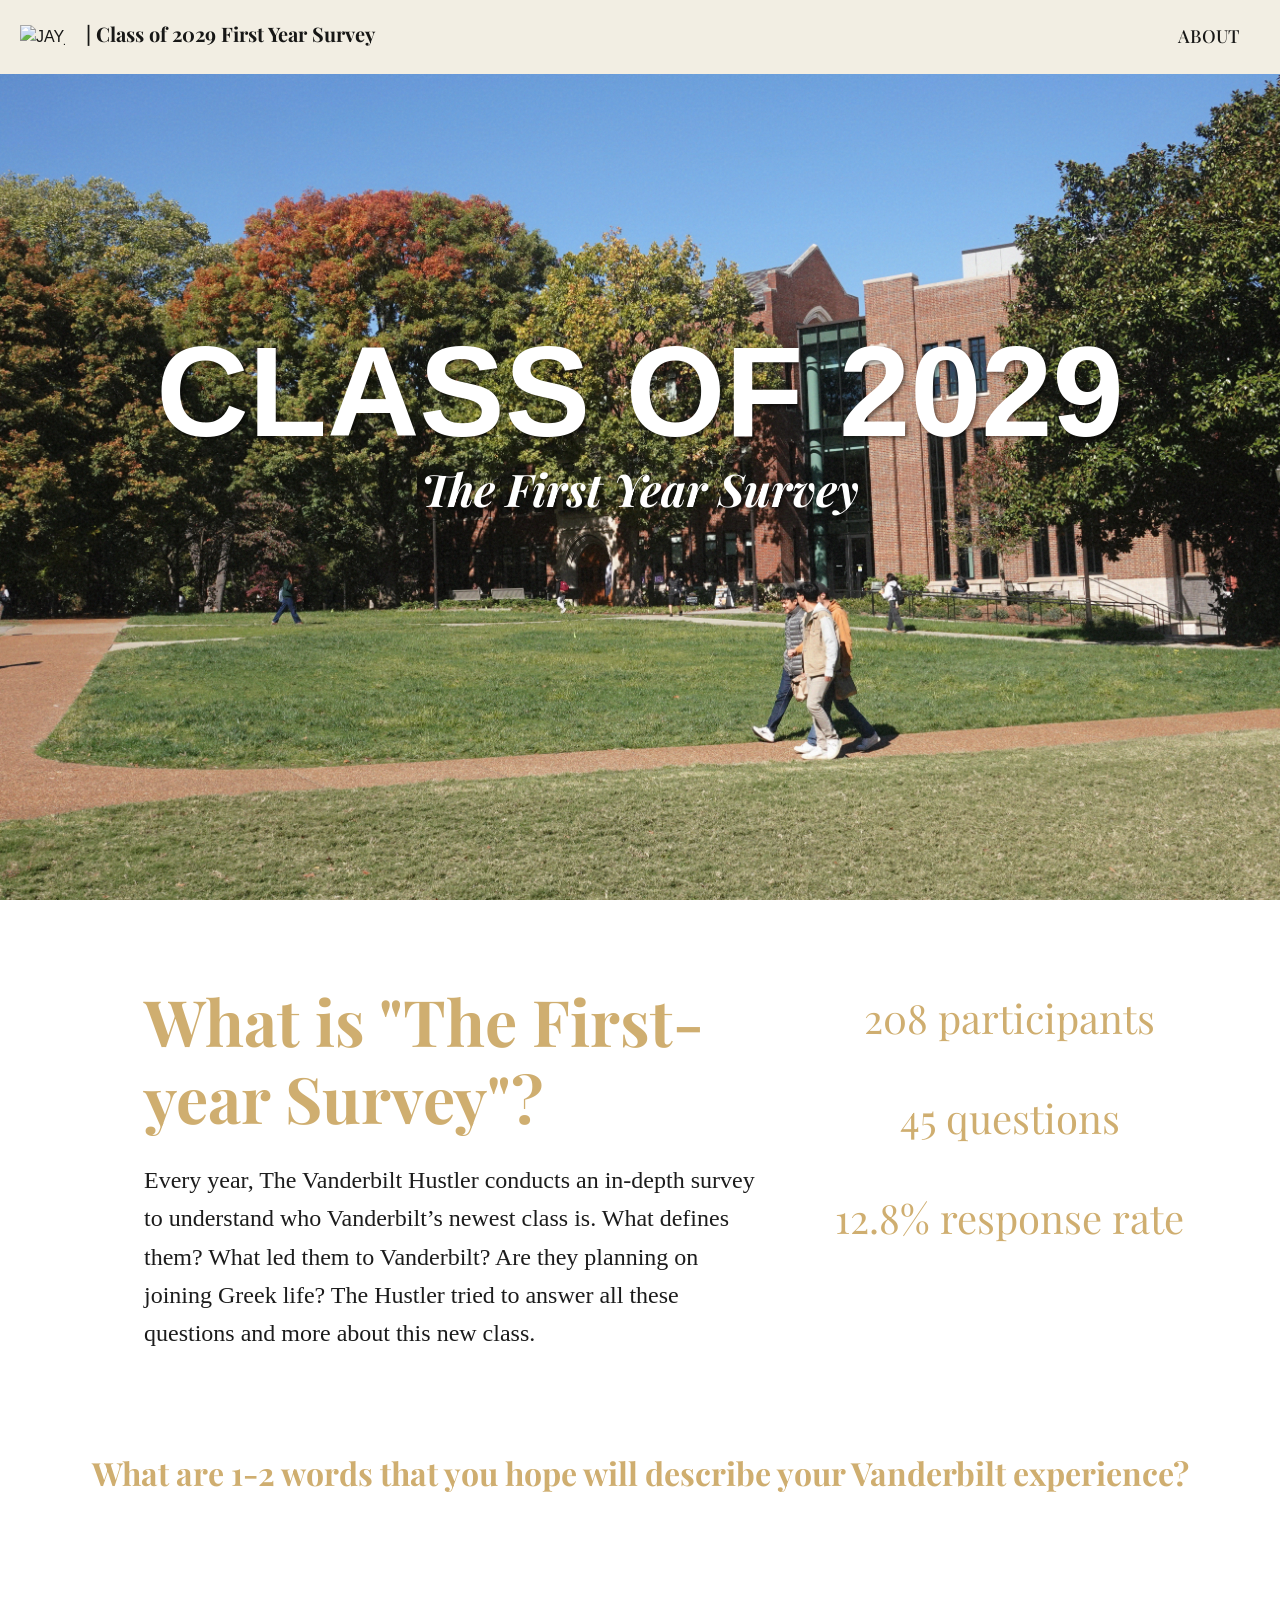
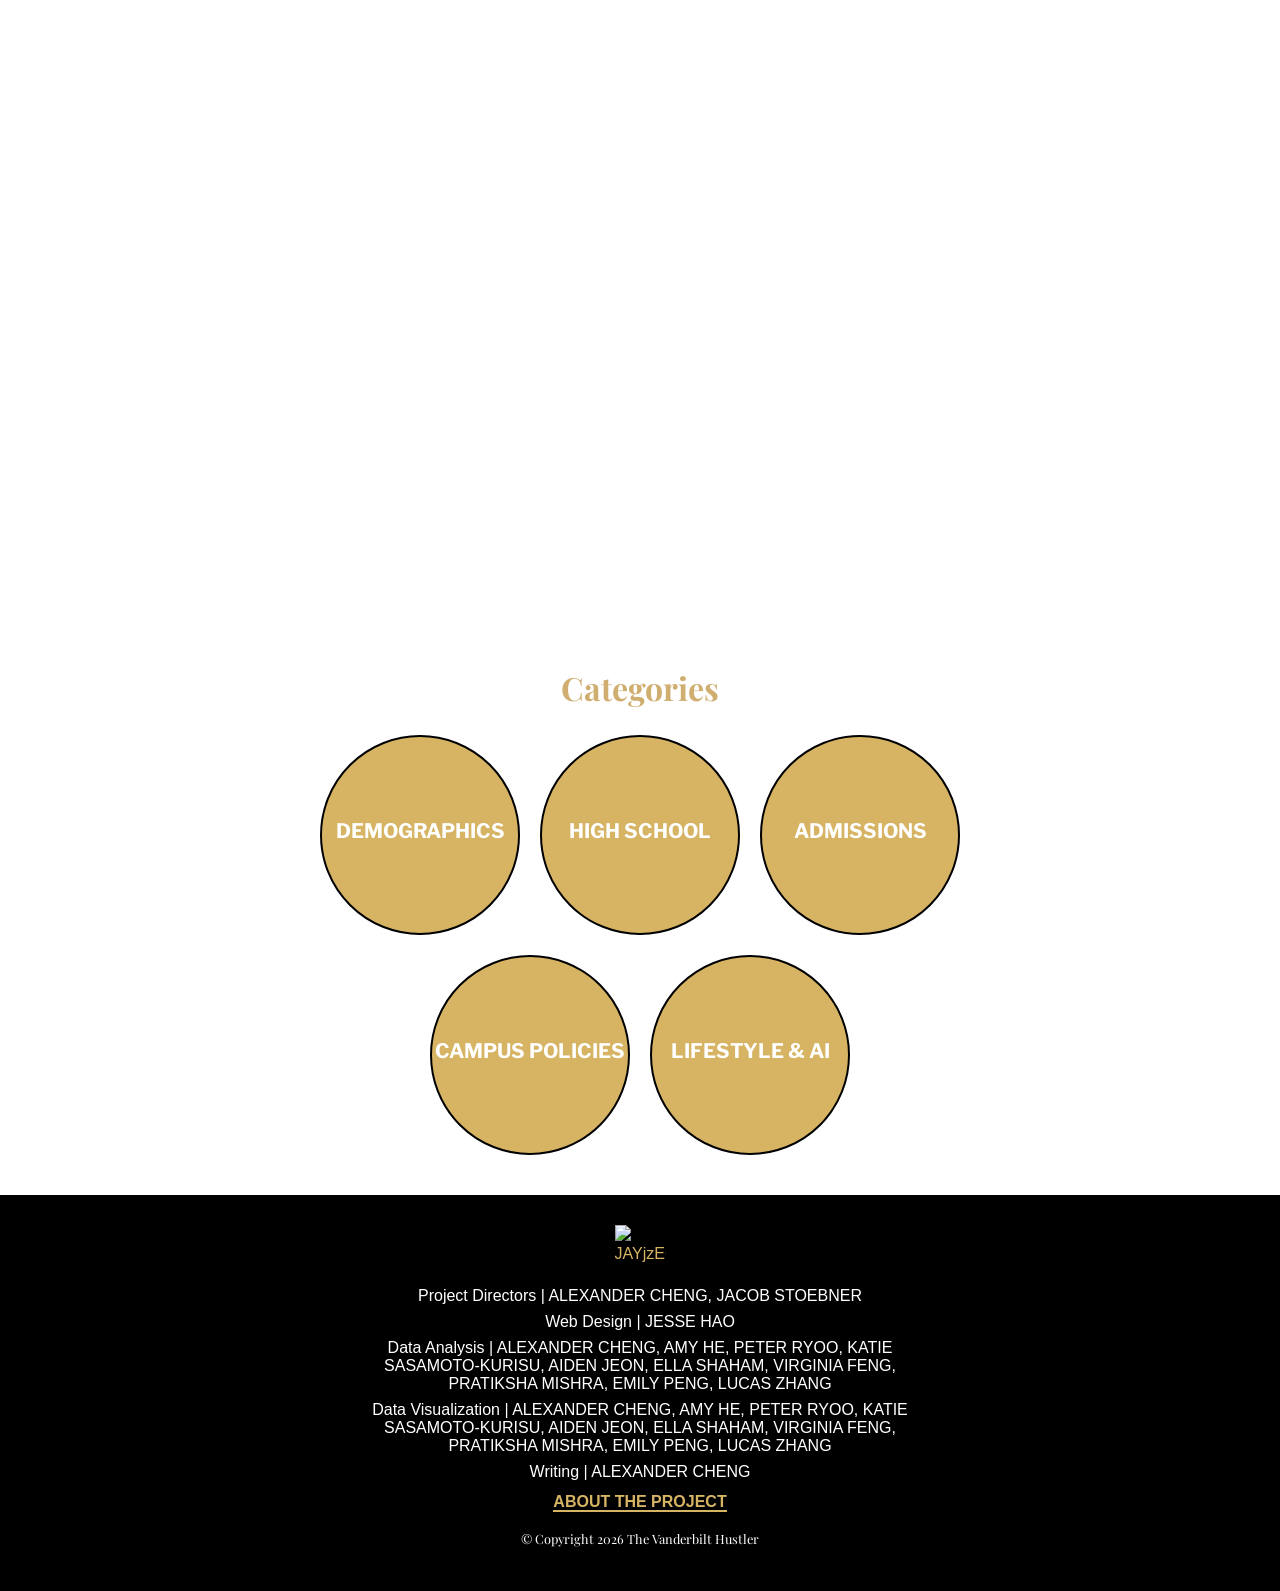
==== commit 60d56ce3: "delete old photos, add new photos, add captions" ====
--- a/index.html
+++ b/index.html
@@ -87,41 +87,6 @@
 
 <!-- Main Content -->
 <!-- can have these link to stories! or hover to credit even-->
- <!-- ADD POINTER CHANGE -->
-<section class="photo-gallery">
-    <!-- DONT THINK THESE BUTTONS WORK...-->
-    <!-- <button class="carousel-arrow prev" aria-label="Previous">&lsaquo;</button>  -->
-    <div class="gallery-track">
-      <img src="images/GirlGreetingOnPeabodyCampus2024.03.04GA.jpg" alt="Students greeting each other on campus">
-      <img src="images/CarmichaelCollege2024.08.27SO-2-3.jpg" alt="Carmichael College courtyard">
-      <img src="images/SquirrelB&WHangingOnSideOfTree2023.12.01GA.jpg" alt="Squirrel climbing a tree">
-      <img src="images/RegionalVHighPoint2024.06.01BB-30.jpeg" alt="Baseball players at a game">
-      <img src="images/MCJCH2023.11.02RY-4.jpeg" alt="Man walking past the Vanderbilt Children's Hospital">
-      <img src="images/AlabamaFootball2024.10.05SW-14 (1).jpg" alt="Fans and players celebrate a Vanderbilt Football win">
-      <img src="images/Mayborn-1-2.jpg" alt="Students walking past Mayborn">
-      <img src="images/VampireWeekend_2024.10.11_AB-11.jpg" alt="Vampire Weekend performs">
-      <!-- Repeated for infinite scroll -->
-      <img src="images/GirlGreetingOnPeabodyCampus2024.03.04GA.jpg" alt="Students greeting each other on campus">
-      <img src="images/CarmichaelCollege2024.08.27SO-2-3.jpg" alt="Carmichael College courtyard">
-      <img src="images/SquirrelB&WHangingOnSideOfTree2023.12.01GA.jpg" alt="Squirrel climbing a tree">
-      <img src="images/RegionalVHighPoint2024.06.01BB-30.jpeg" alt="Baseball players at a game">
-      <img src="images/MCJCH2023.11.02RY-4.jpeg" alt="Man walking past the Vanderbilt Children's Hospital">
-      <img src="images/AlabamaFootball2024.10.05SW-14 (1).jpg" alt="Fans and players celebrate a Vanderbilt Football win">
-      <img src="images/Mayborn-1-2.jpg" alt="Students walking past Mayborn">
-      <img src="images/VampireWeekend_2024.10.11_AB-11.jpg" alt="Vampire Weekend performs">
-
-      <!-- OLD PHOTOS BELOW-->
-      <!-- <img src="images/Alumni_Lawn.11.4.LV_1_25.jpg" alt="Students lounging on Alumni Lawn">
-      <img src="images/AerialViewSunset2023.11.8-IBjpg.jpg" alt="Aerial view of campus at sunset">
-      <img src="images/Copy of CommonsDining.11.02.2022CP-1.jpg" alt="Students in Commons dining hall">
-      <img src="images/WyattCloudyDay2023.10.4LE-3.JPG" alt="Wyatt Center on a cloudy day">
-      <img src="images/Copy of Dogs2023.02.10NT-1.JPG" alt="Dogs on campus">
-      <img src="images/B&WManRidingBikeWyattCenter2024.09.21.jpg" alt="man riding a bicycle"> -->
-      <!-- <img src="images/StudentsWalking2023.11.8-IB.jpg" alt="Students walking on campus"> -->
-    </div>
-    <!-- <button class="carousel-arrow next" aria-label="Next">&rsaquo;</button>  -->
-  </section>
-  
 
 <!-- Survey Section -->
 <div class="survey-section">
@@ -133,7 +98,7 @@
         </div>
         <div class="survey-stats">
             <ul>
-                <li style="margin-top: 5rem;">208 participants</li>
+                <li>208 participants</li>
                 <li>45 questions</li>
                 <li>12.8% response rate</li>
             </ul>
--- a/css/home.css
+++ b/css/home.css
@@ -14,7 +14,7 @@
     /* can use a file path before the photo is uploaded to ceo */
     background: 
     /* linear-gradient(to bottom, rgba(0,0,0,0.25) 0%, rgba(0,0,0,0) 100%),  */
-    url('../images/SpikeballOutsideEBI2024.11.20IB.jpeg');
+    url('../images/LibraryLawnCL11-3-25.JPG');
     background-repeat: no-repeat;
     background-size: cover;
     background-position: center center;
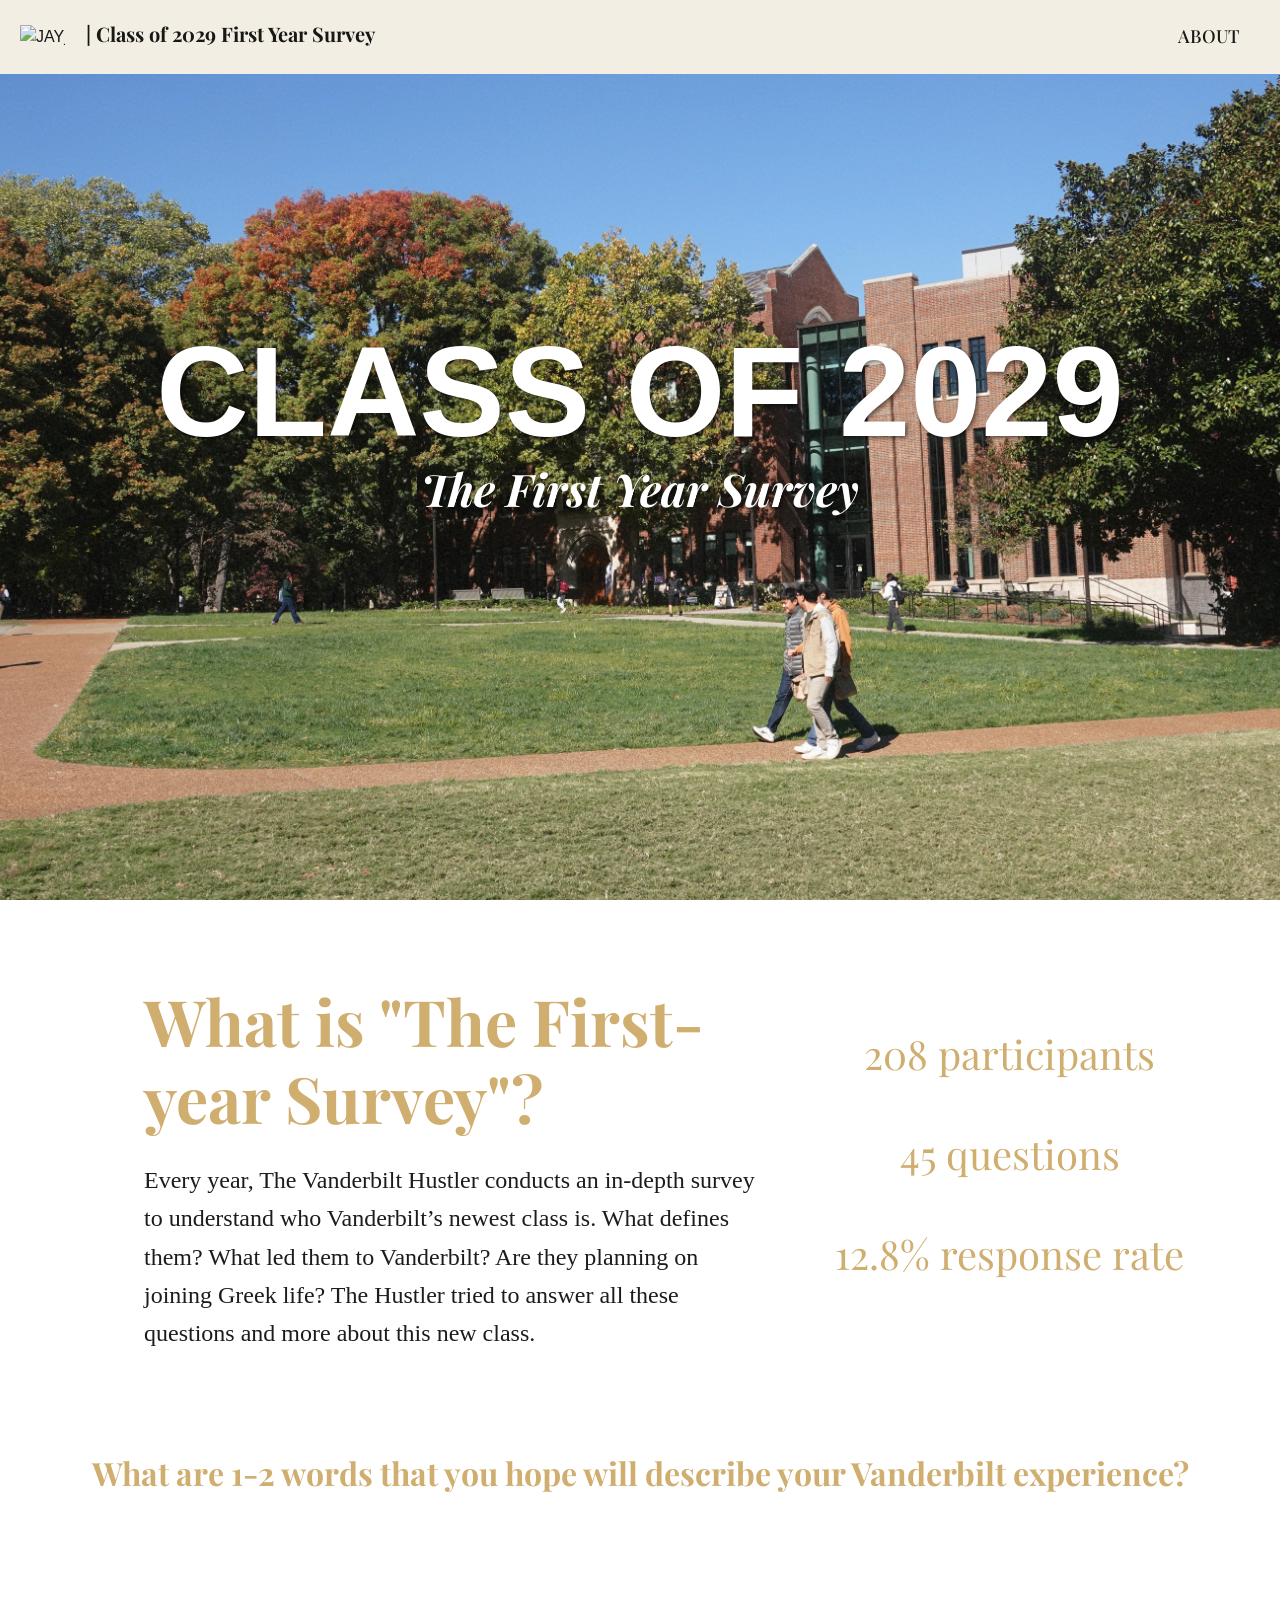
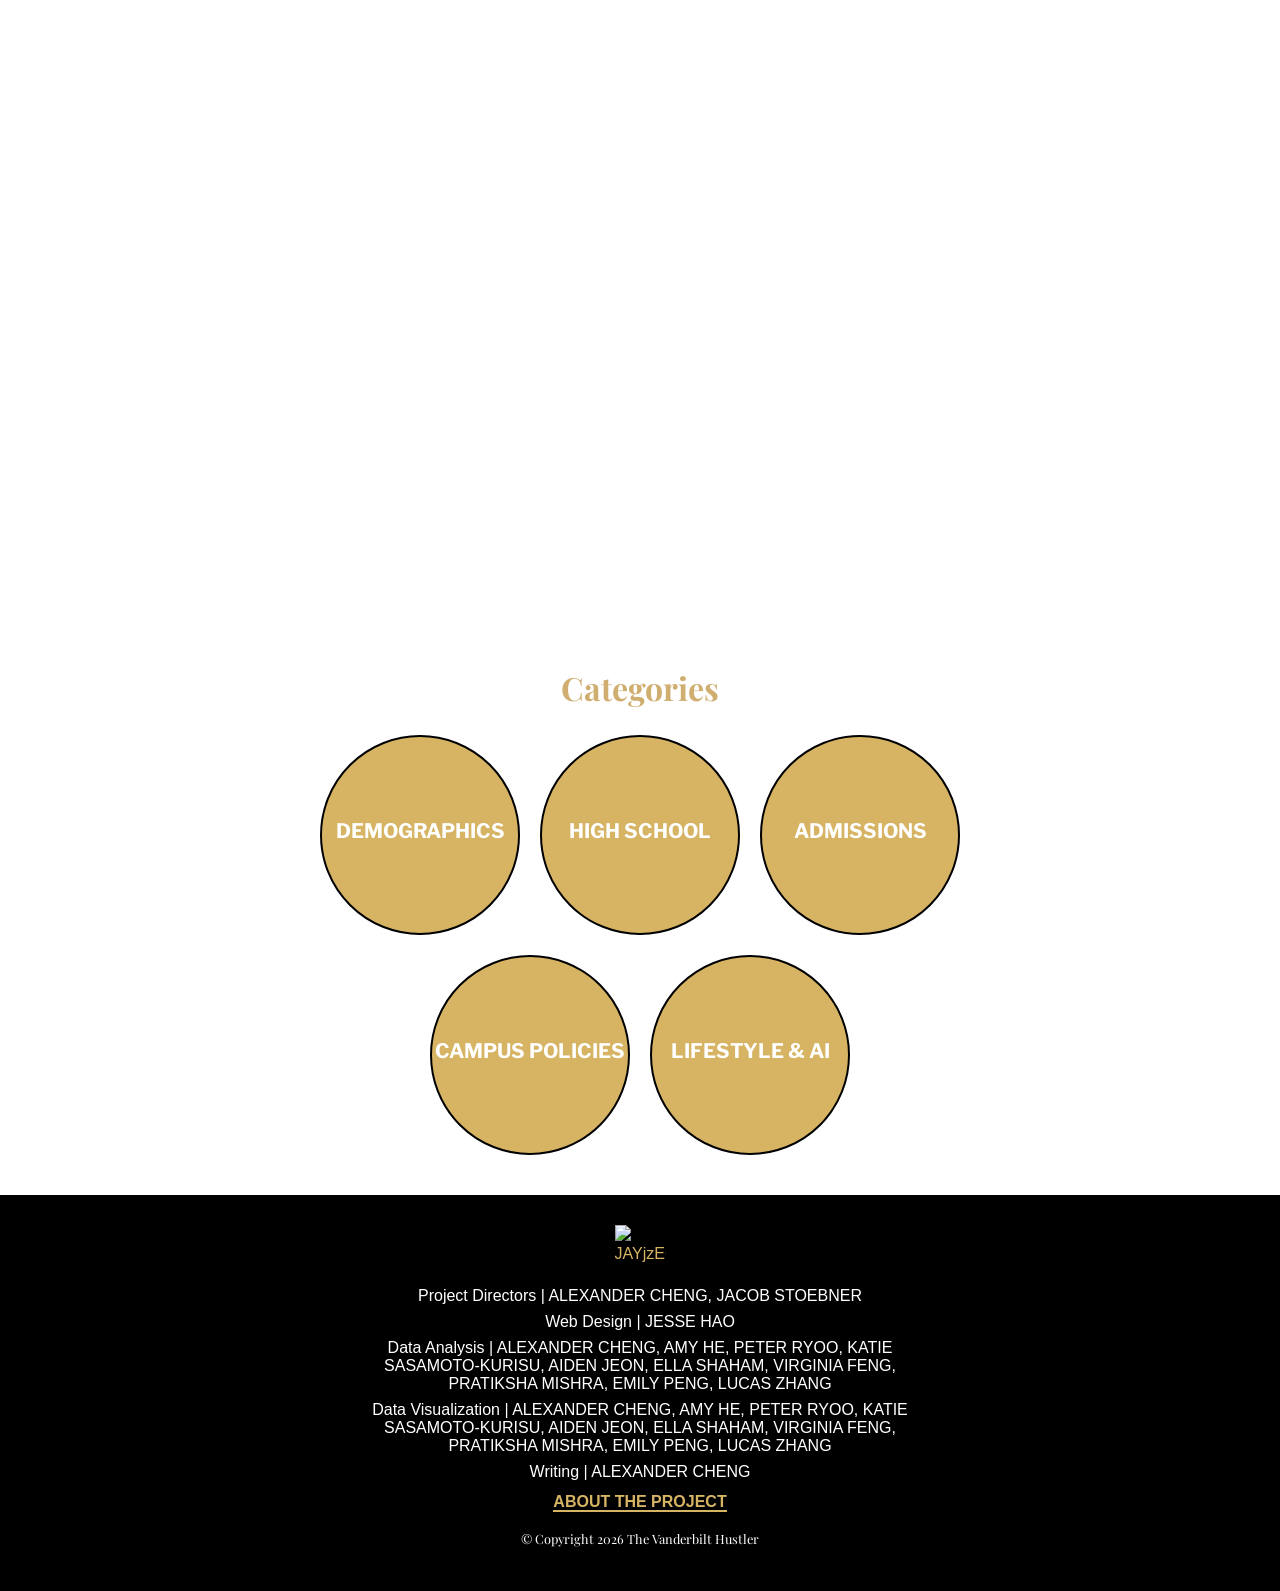
==== commit c1b3e0cf: "Merge pull request #6 from VanderbiltHustler/photos delete old photos, add new photos, add captions" ====
--- a/index.html
+++ b/index.html
@@ -98,7 +98,7 @@
         </div>
         <div class="survey-stats">
             <ul>
-                <li>208 participants</li>
+                <li style="margin-top: 5rem;">208 participants</li>
                 <li>45 questions</li>
                 <li>12.8% response rate</li>
             </ul>
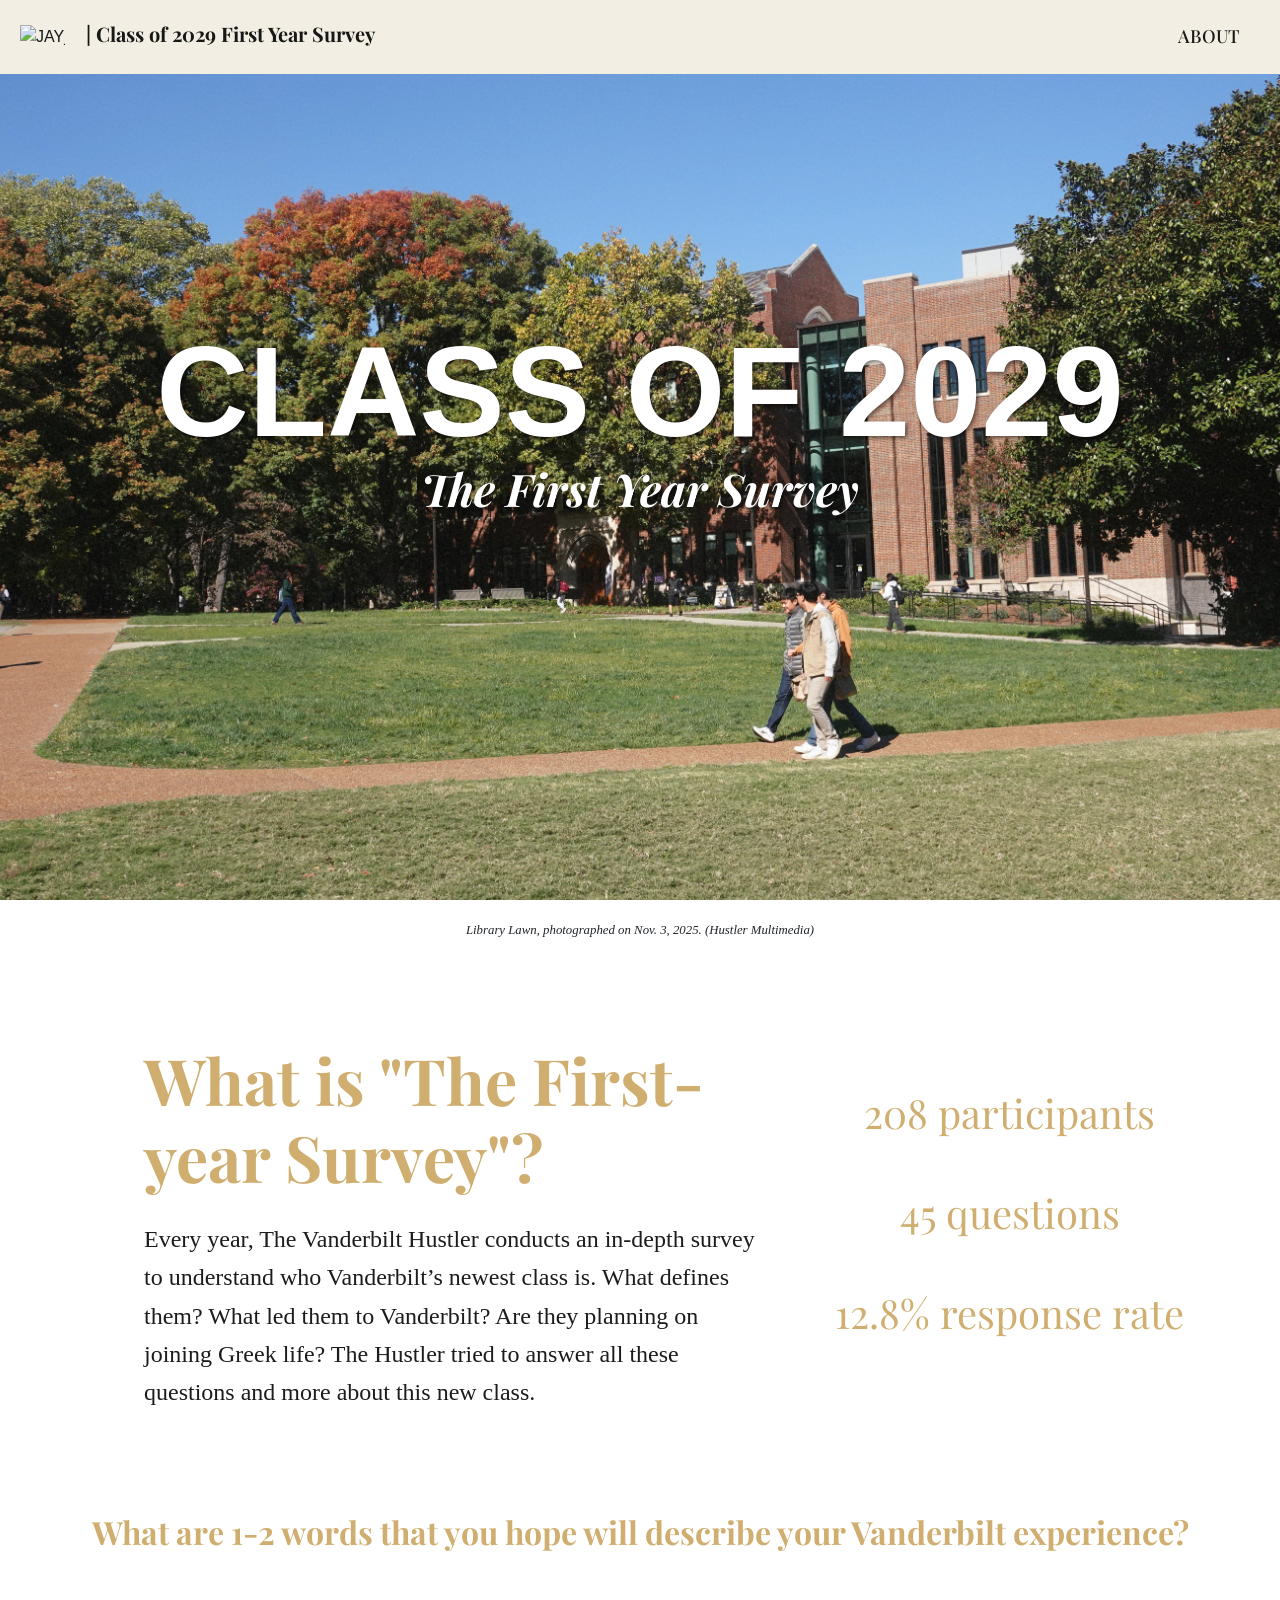
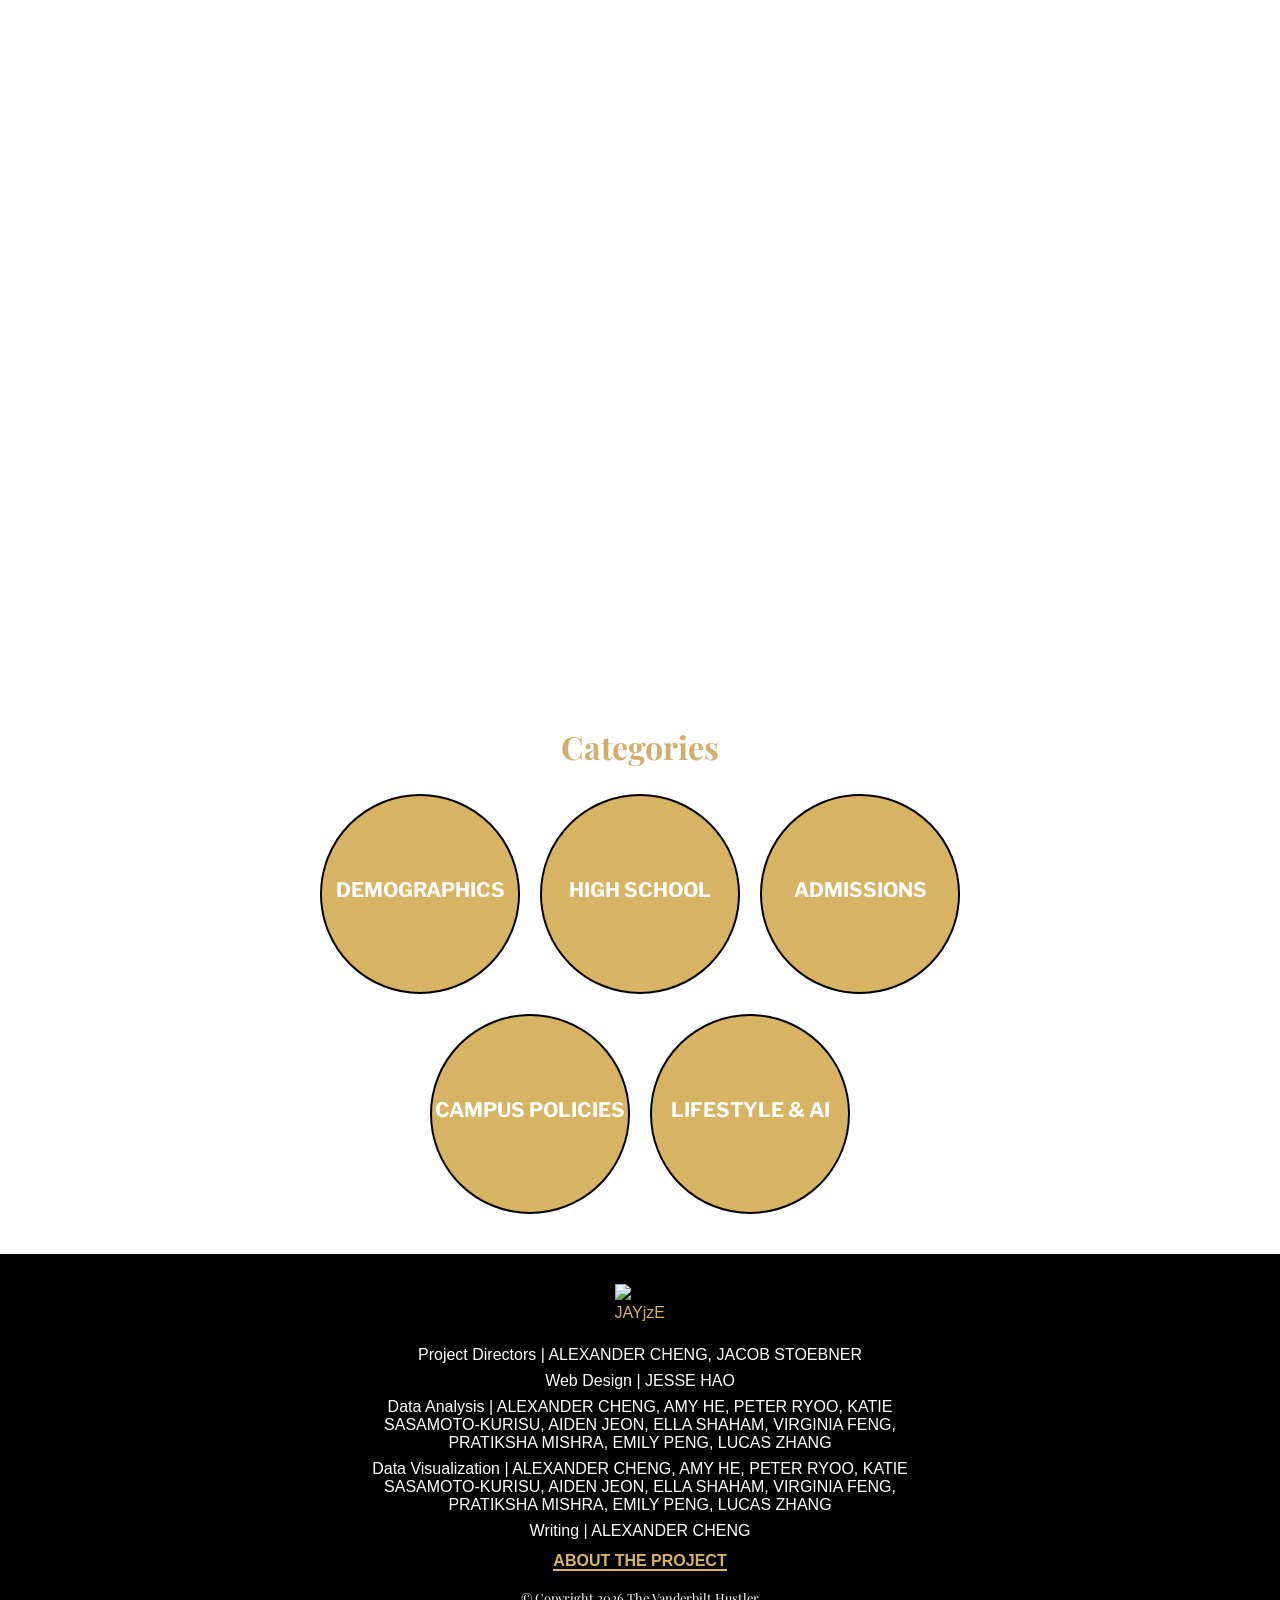
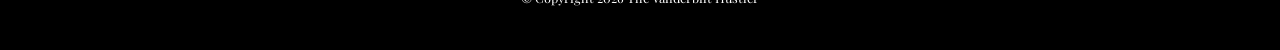
==== commit c36d01d3: "fix captions/photo credit" ====
--- a/index.html
+++ b/index.html
@@ -87,6 +87,7 @@
 
 <!-- Main Content -->
 <!-- can have these link to stories! or hover to credit even-->
+<p class="text-center" style="margin-top: 1rem"><small><em>Library Lawn, photographed on Nov. 3, 2025. (Hustler Multimedia)</em></small></p>
 
 <!-- Survey Section -->
 <div class="survey-section">
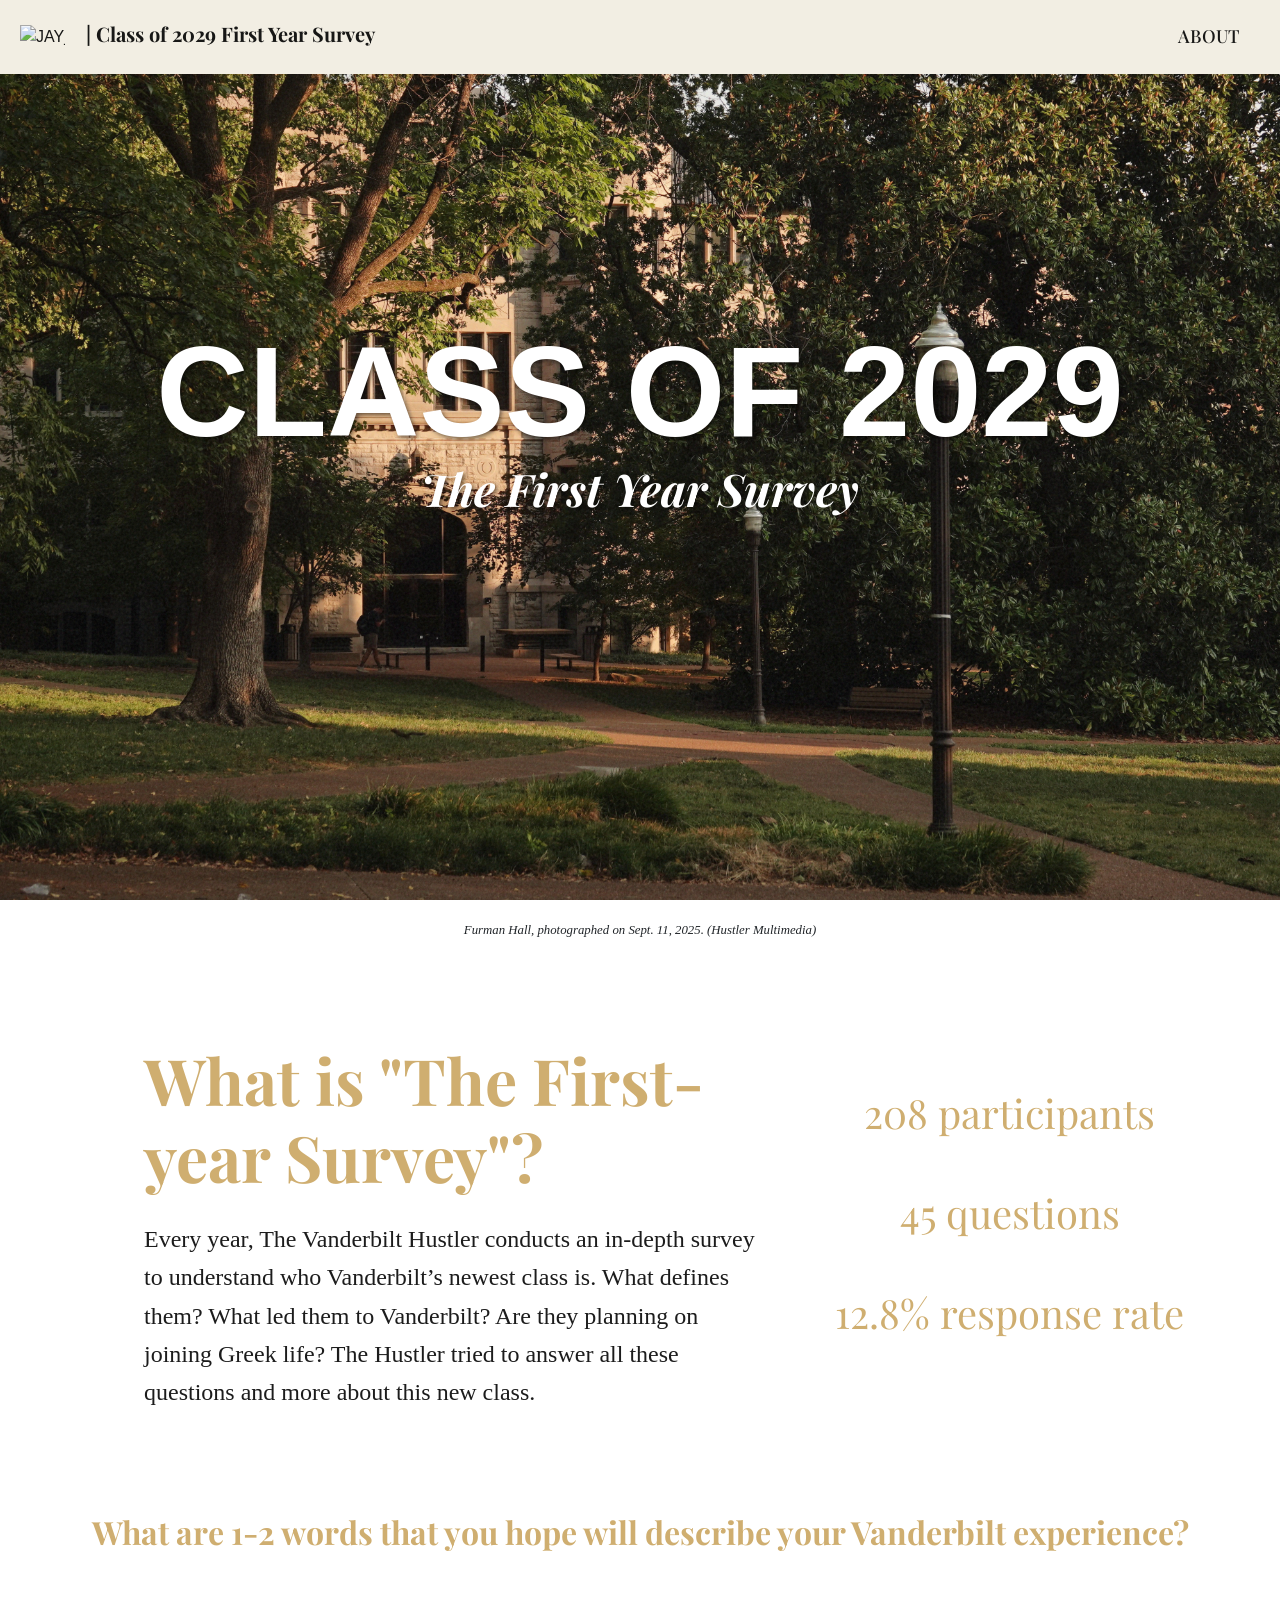
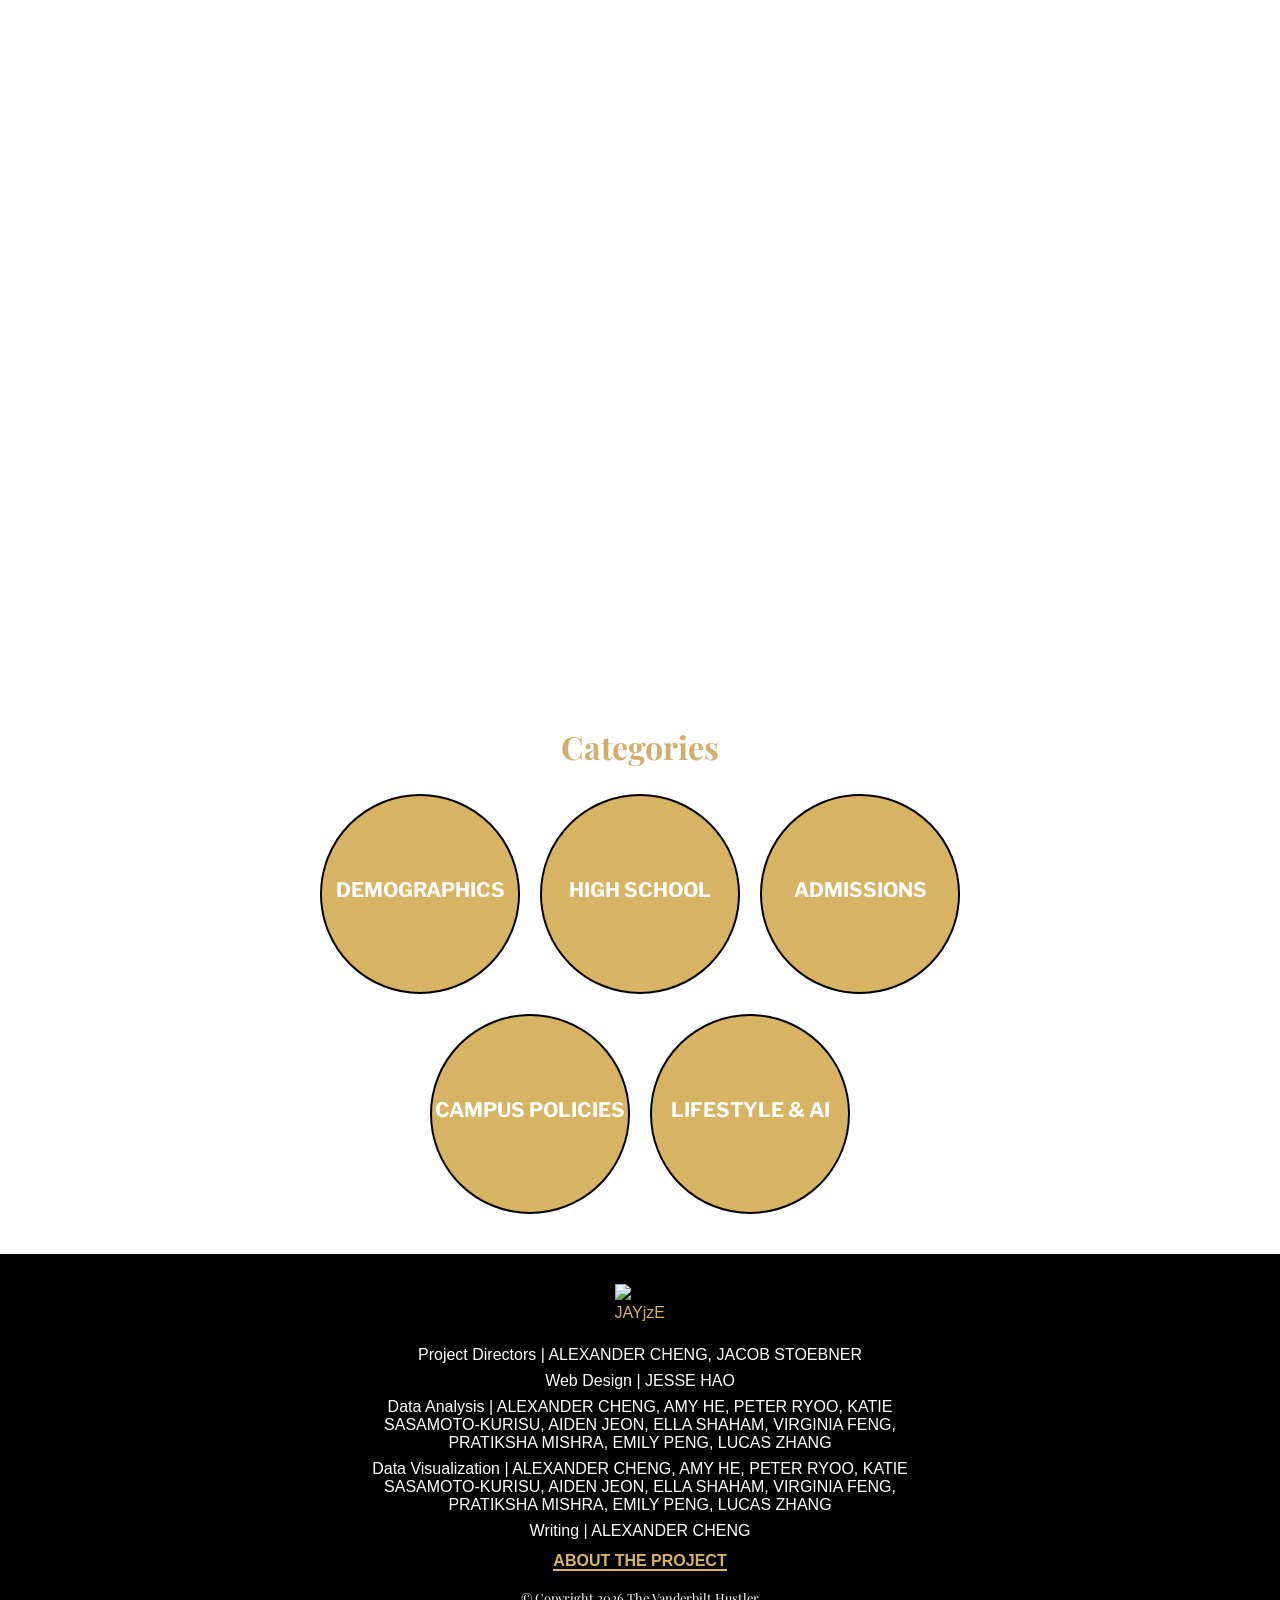
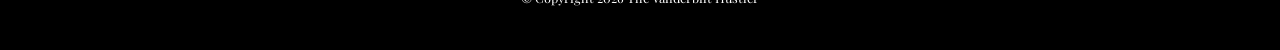
==== commit f40e565b: "adjust photos" ====
--- a/index.html
+++ b/index.html
@@ -87,7 +87,7 @@
 
 <!-- Main Content -->
 <!-- can have these link to stories! or hover to credit even-->
-<p class="text-center" style="margin-top: 1rem"><small><em>Library Lawn, photographed on Nov. 3, 2025. (Hustler Multimedia)</em></small></p>
+<p class="text-center" style="margin-top: 1rem"><small><em>Furman Hall, photographed on Sept. 11, 2025. (Hustler Multimedia)</em></small></p>
 
 <!-- Survey Section -->
 <div class="survey-section">
--- a/css/home.css
+++ b/css/home.css
@@ -14,7 +14,7 @@
     /* can use a file path before the photo is uploaded to ceo */
     background: 
     /* linear-gradient(to bottom, rgba(0,0,0,0.25) 0%, rgba(0,0,0,0) 100%),  */
-    url('../images/LibraryLawnCL11-3-25.JPG');
+    url('../images/Furman2025-09-11CL.JPG');
     background-repeat: no-repeat;
     background-size: cover;
     background-position: center center;
